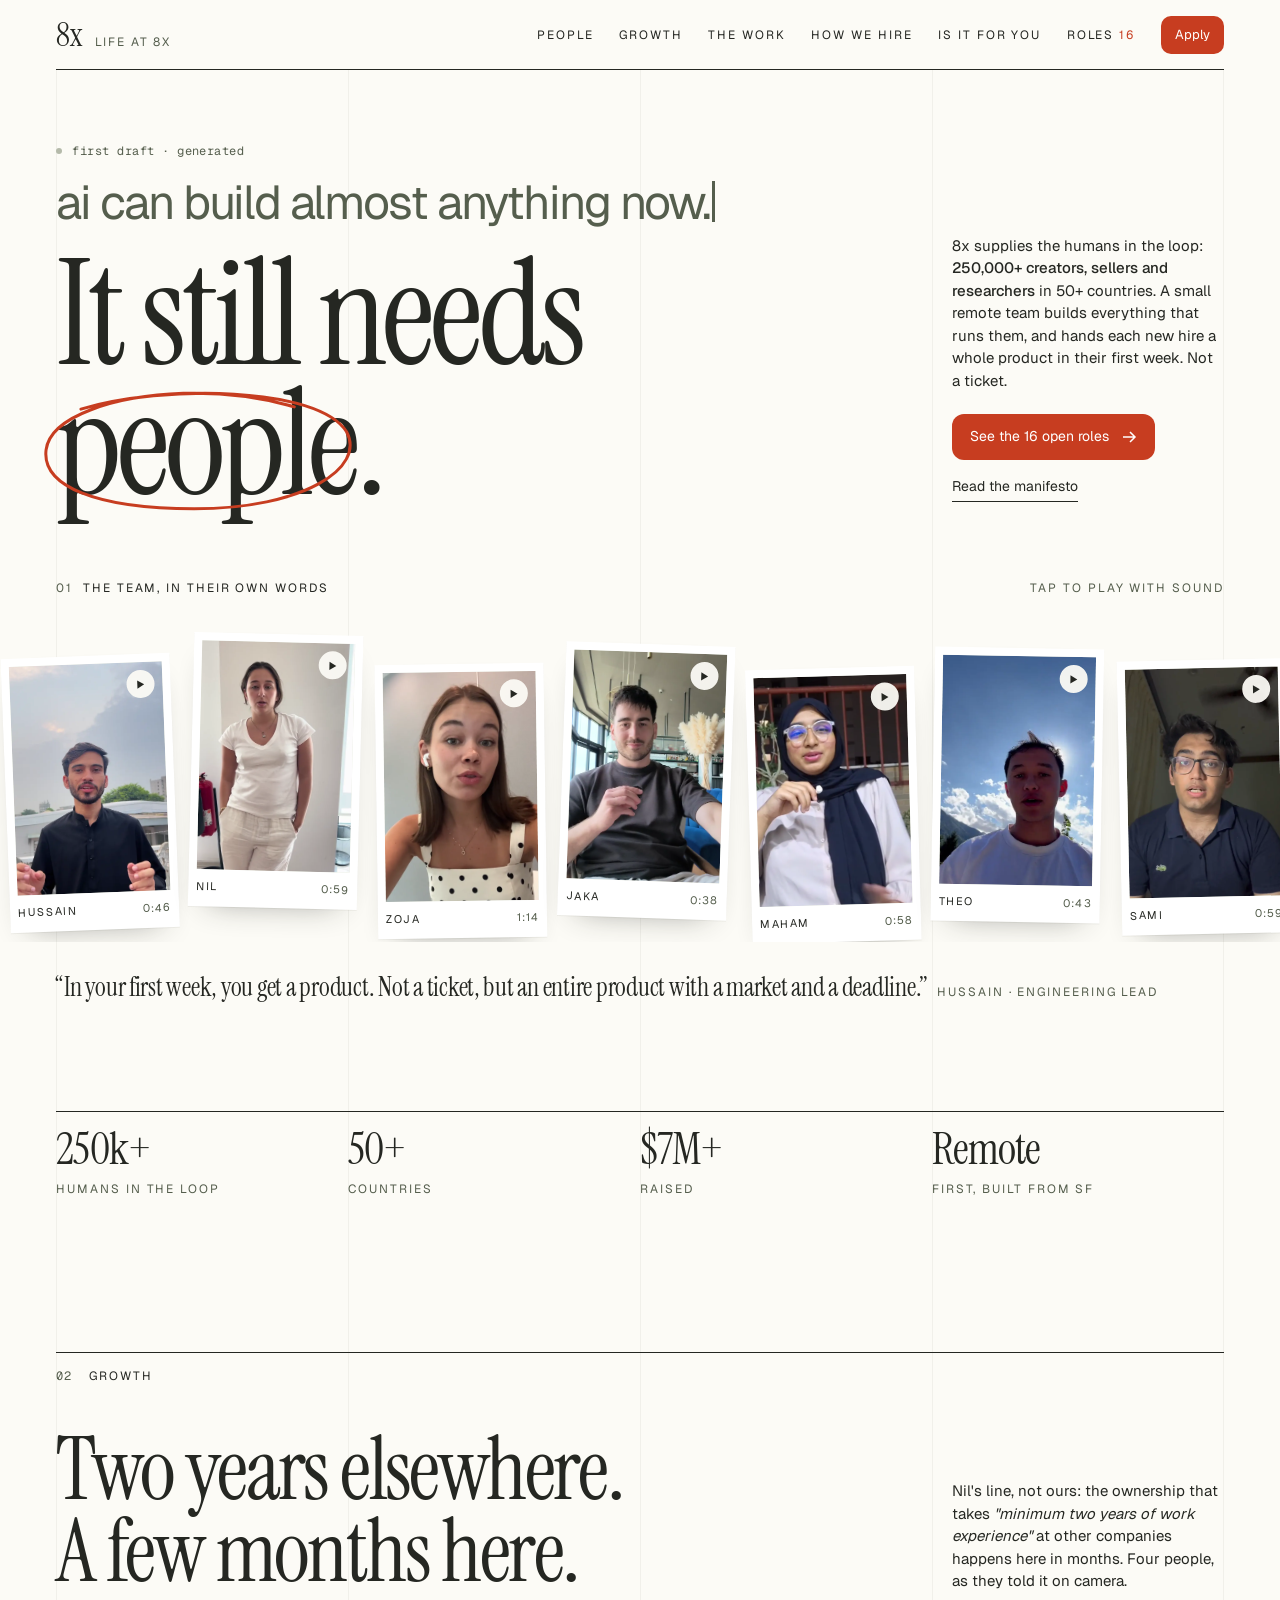
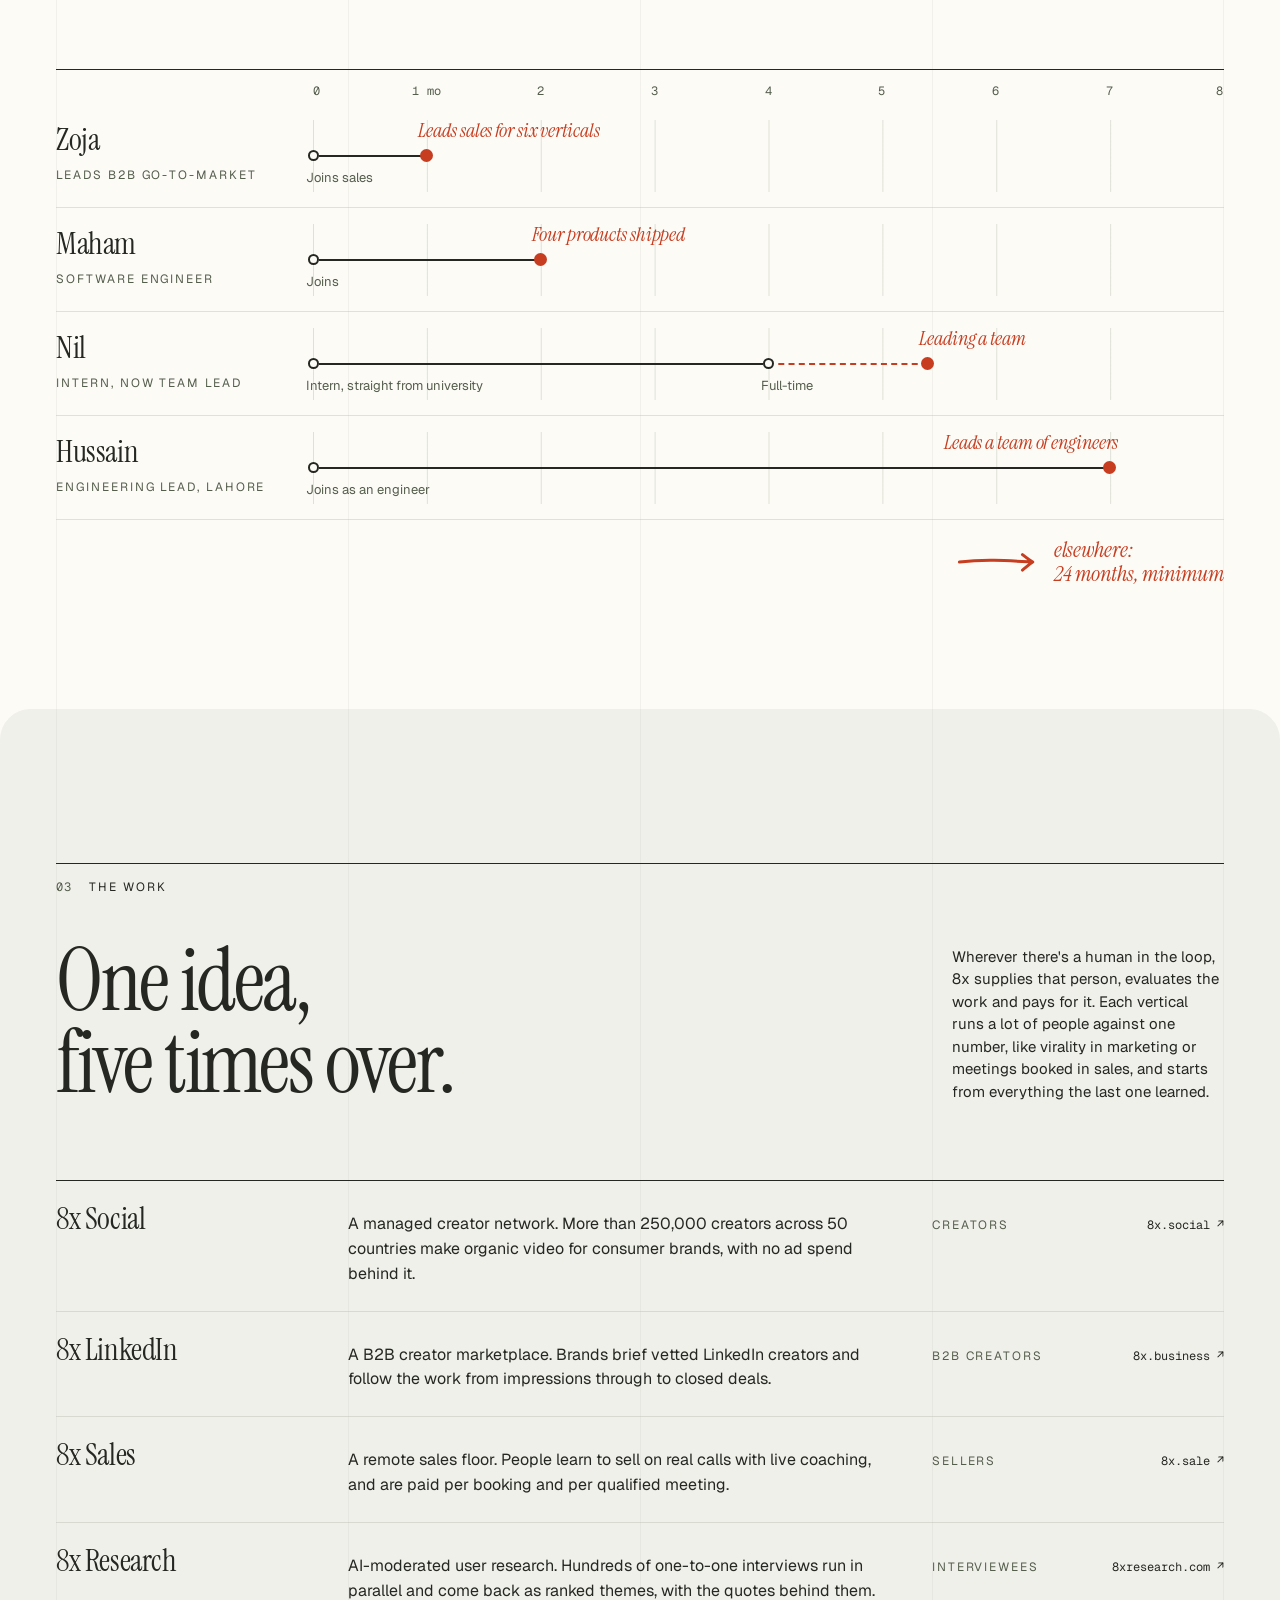
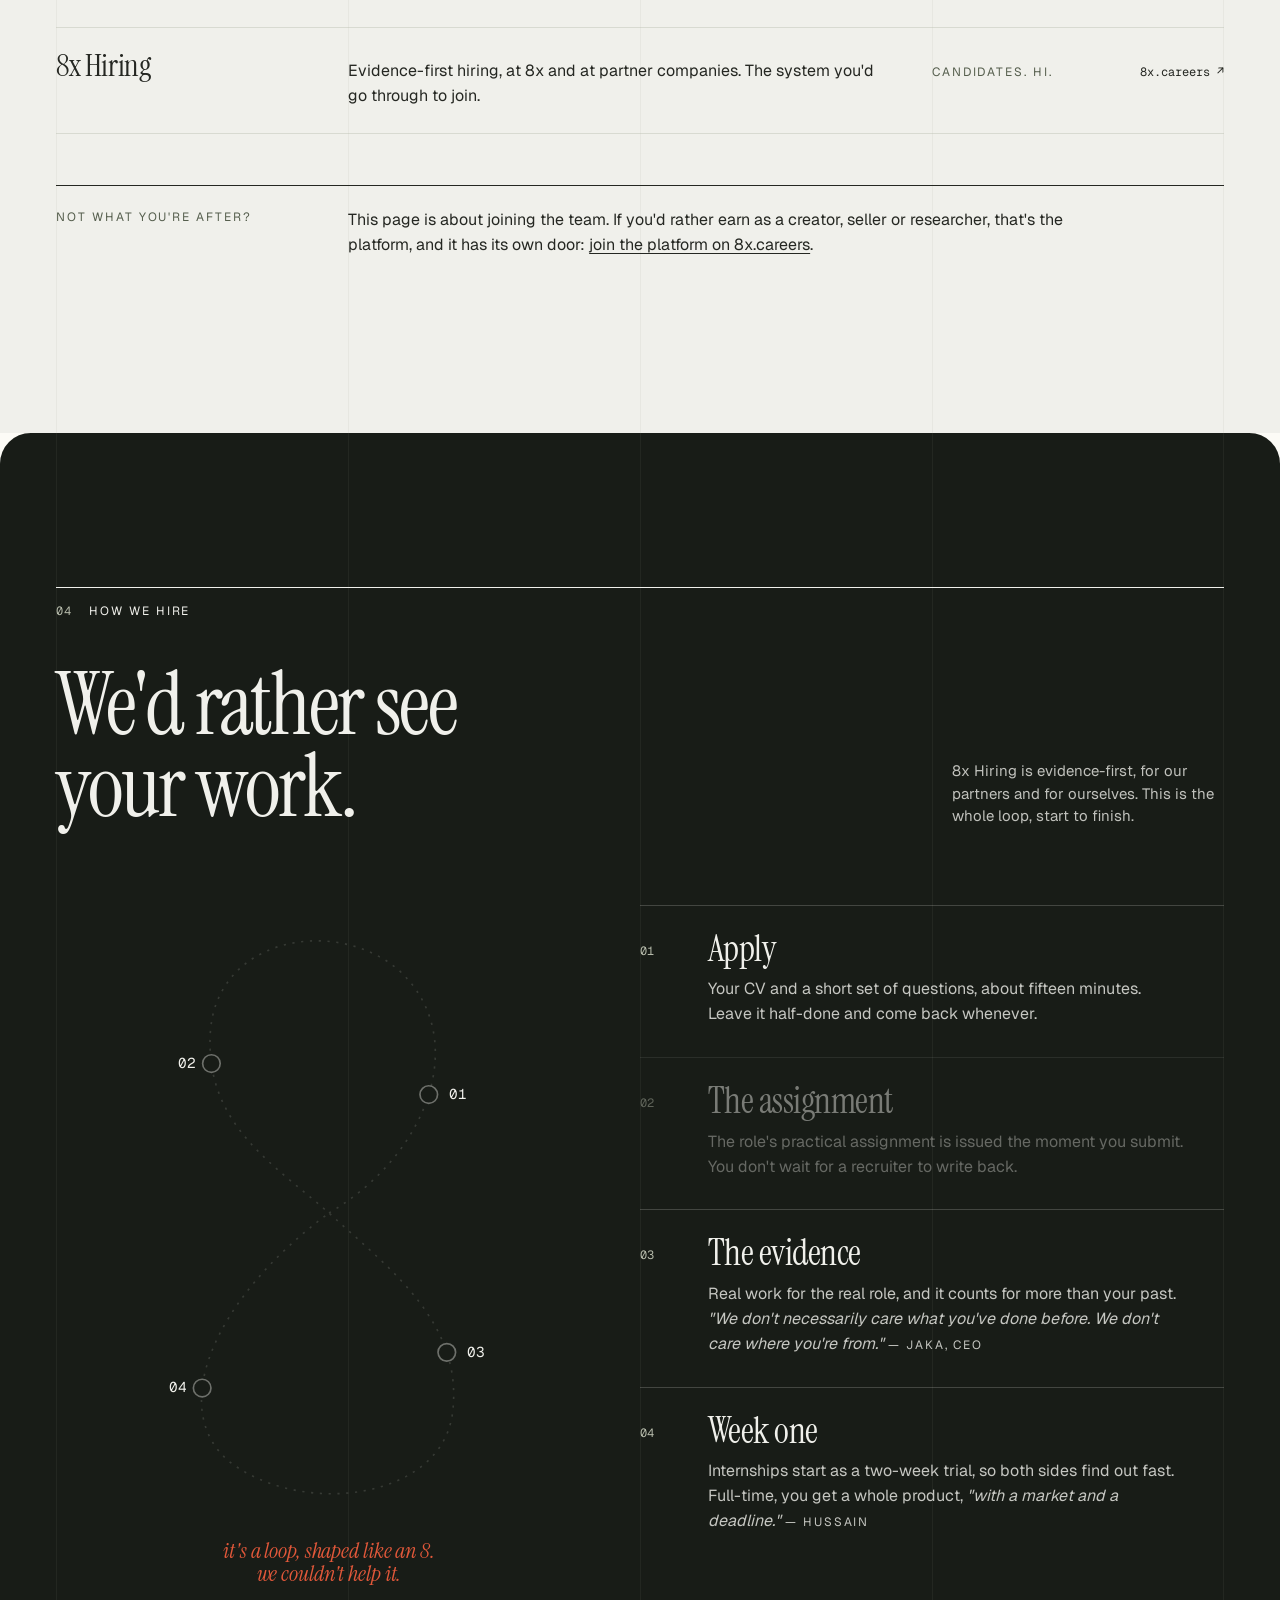
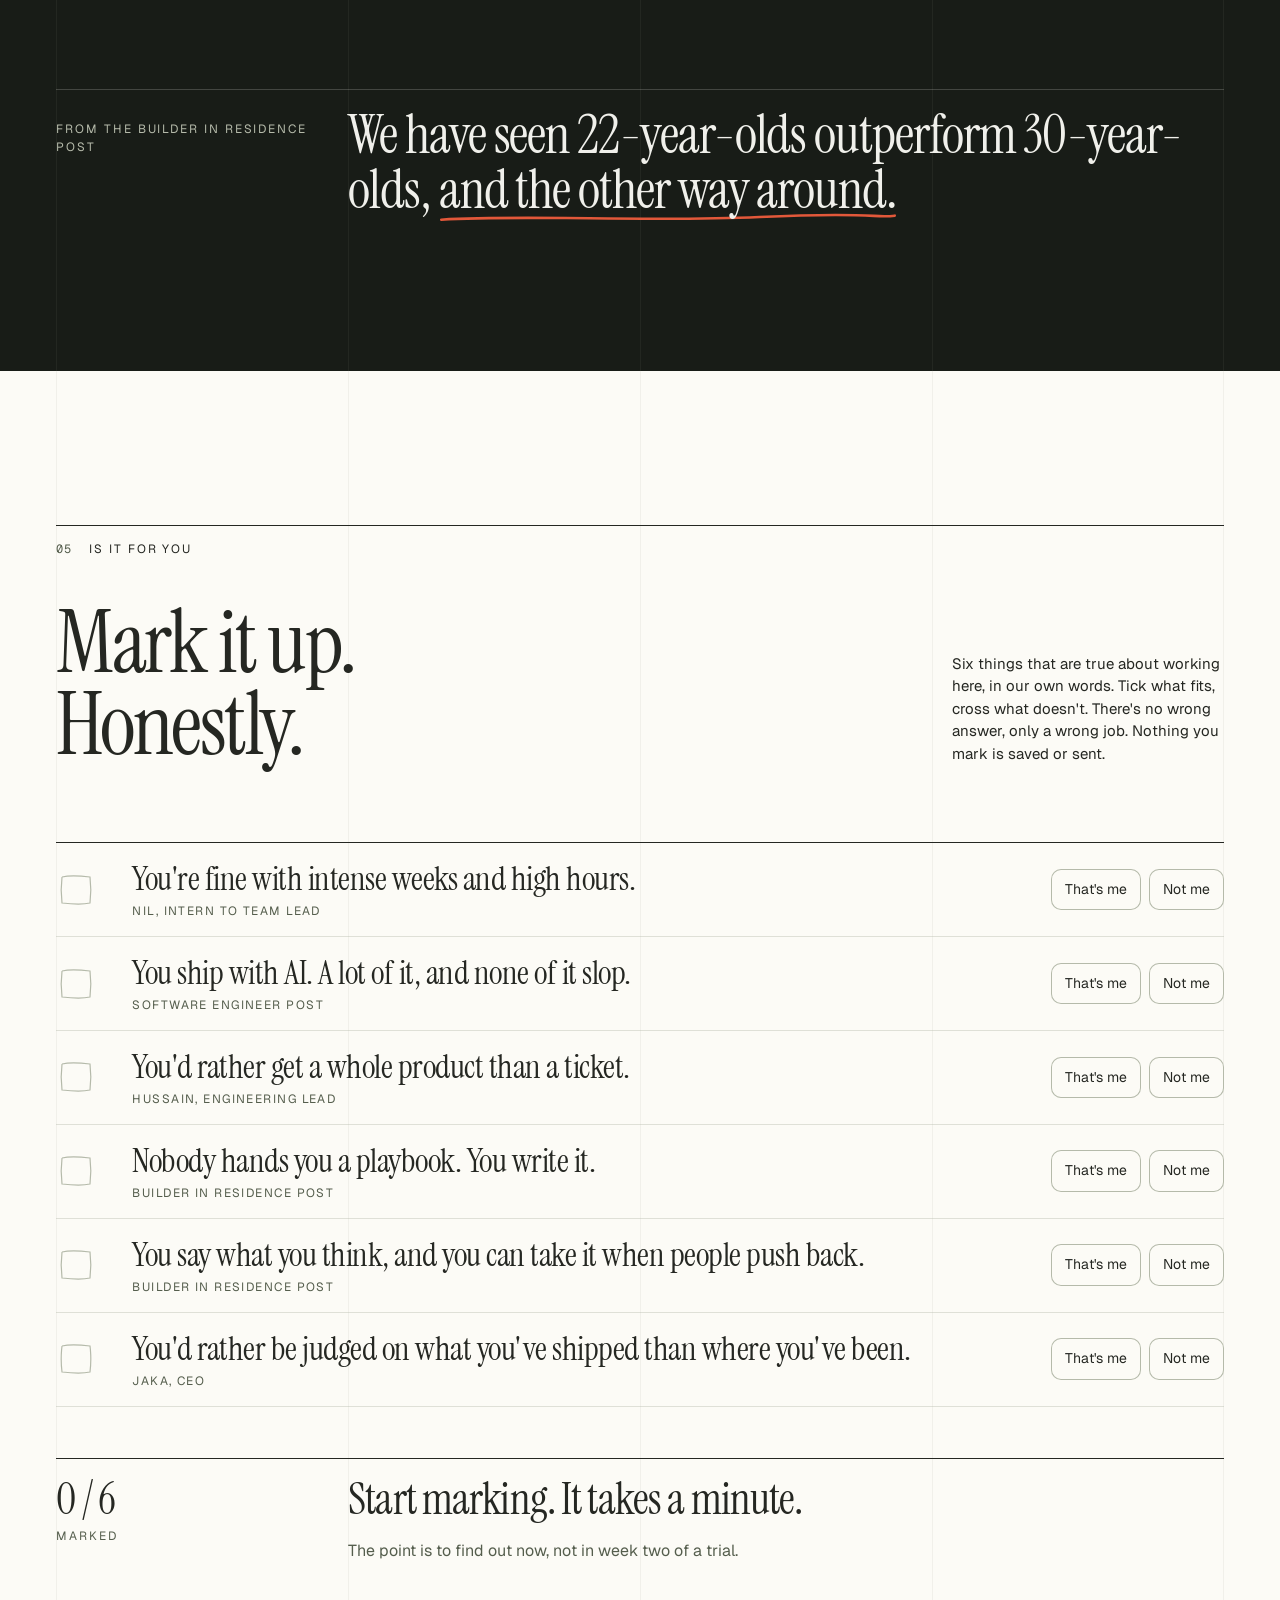
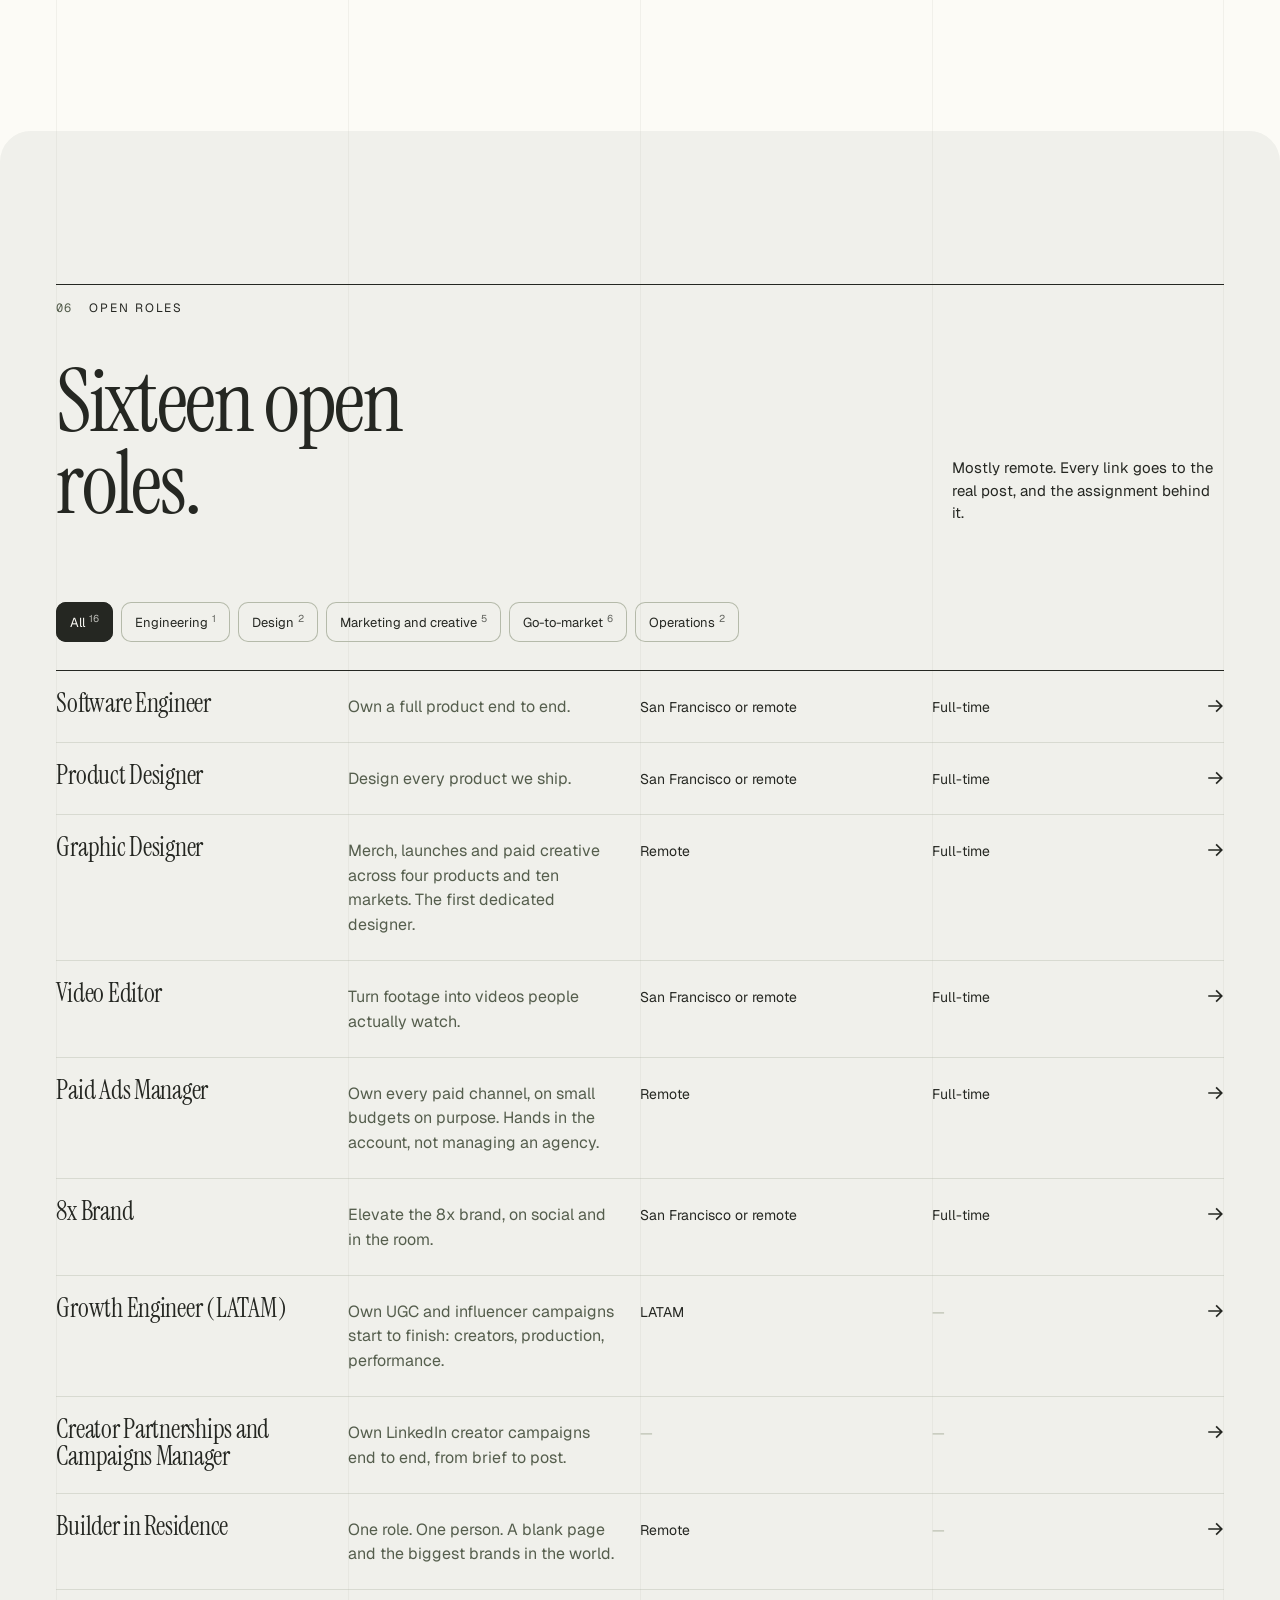
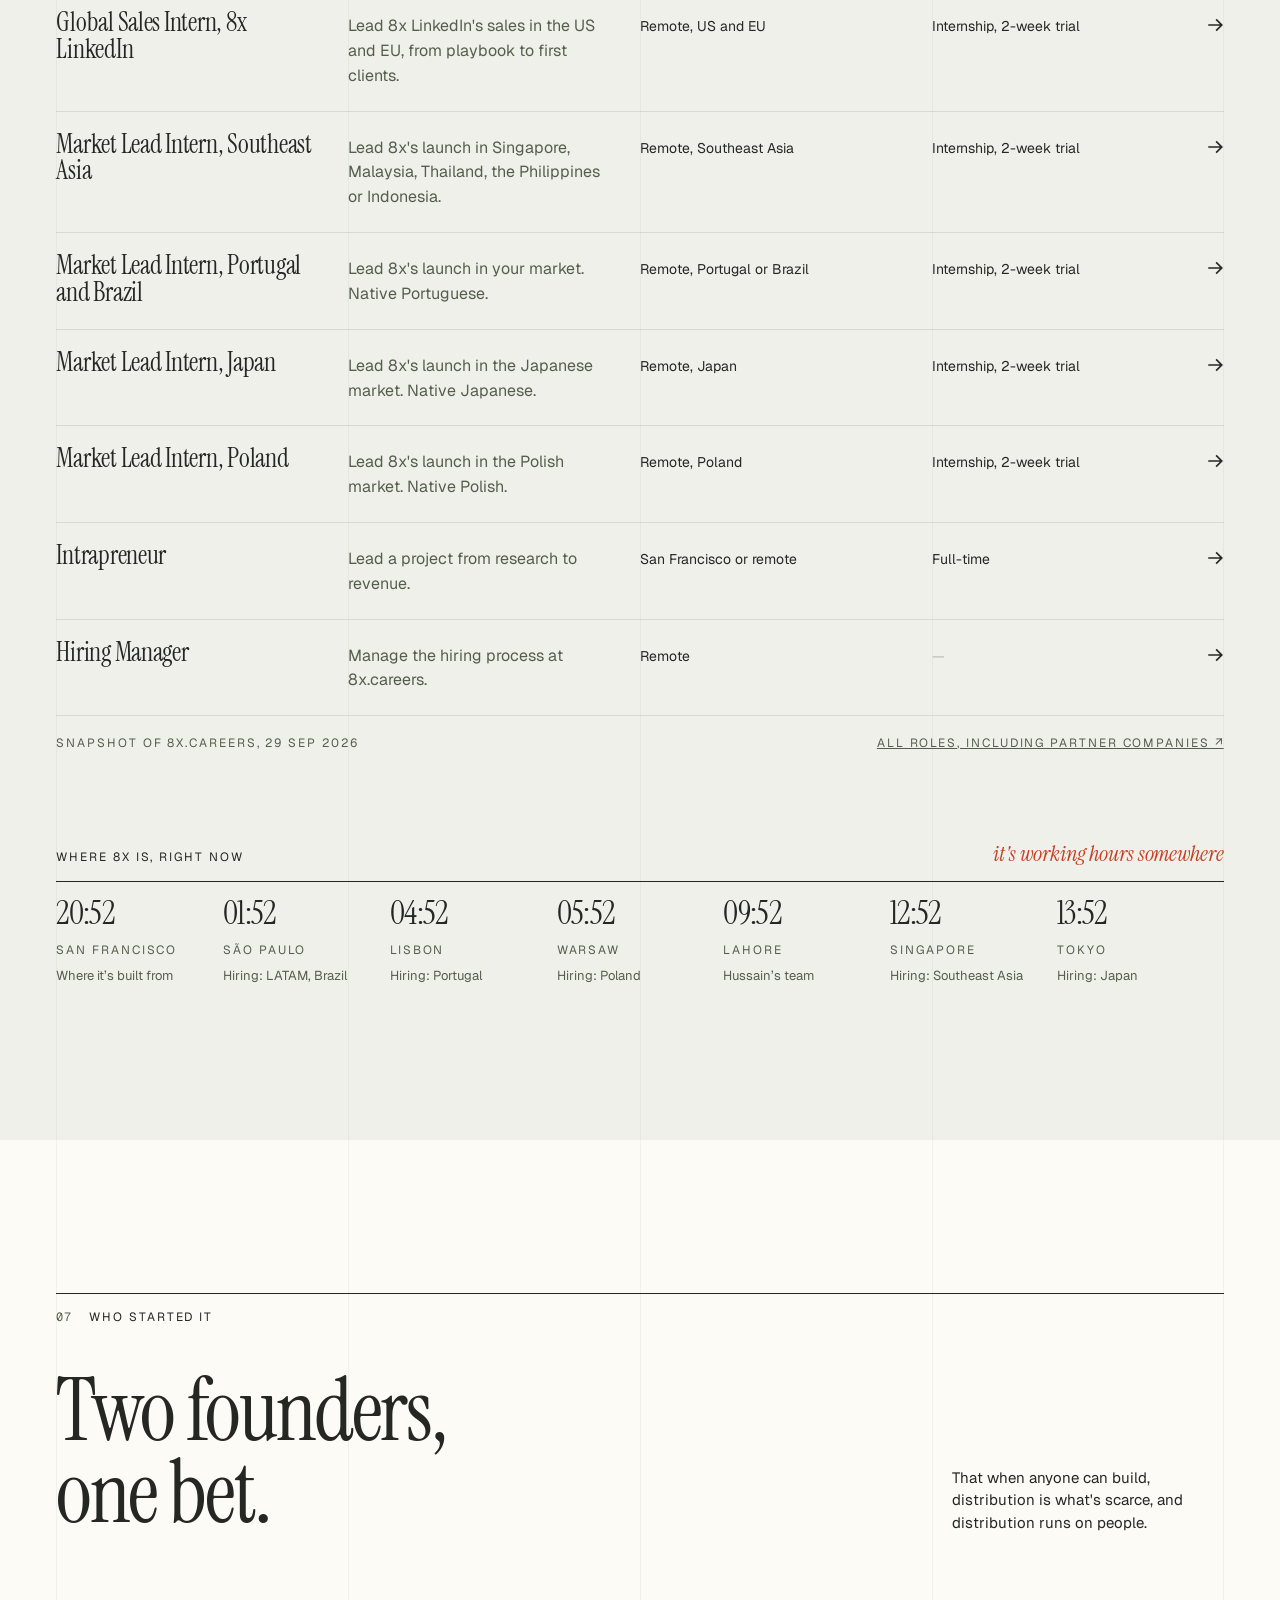
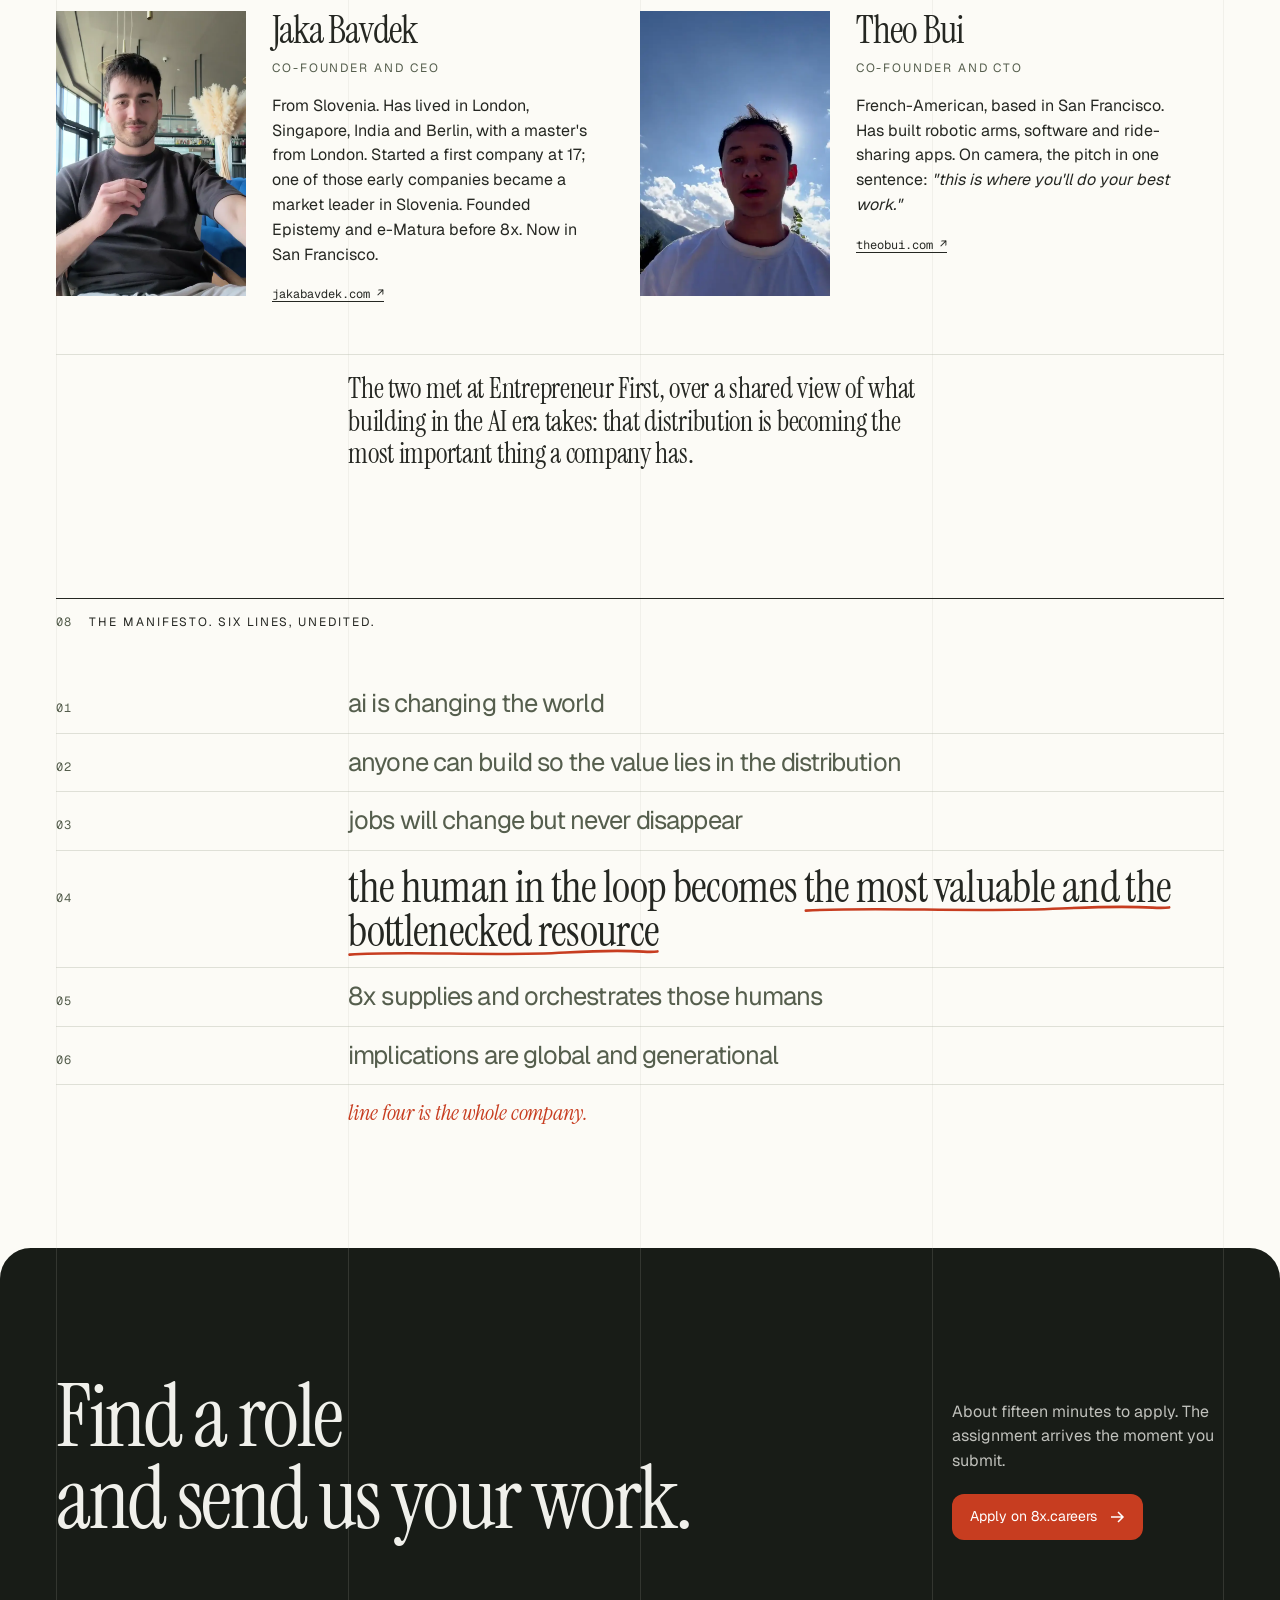
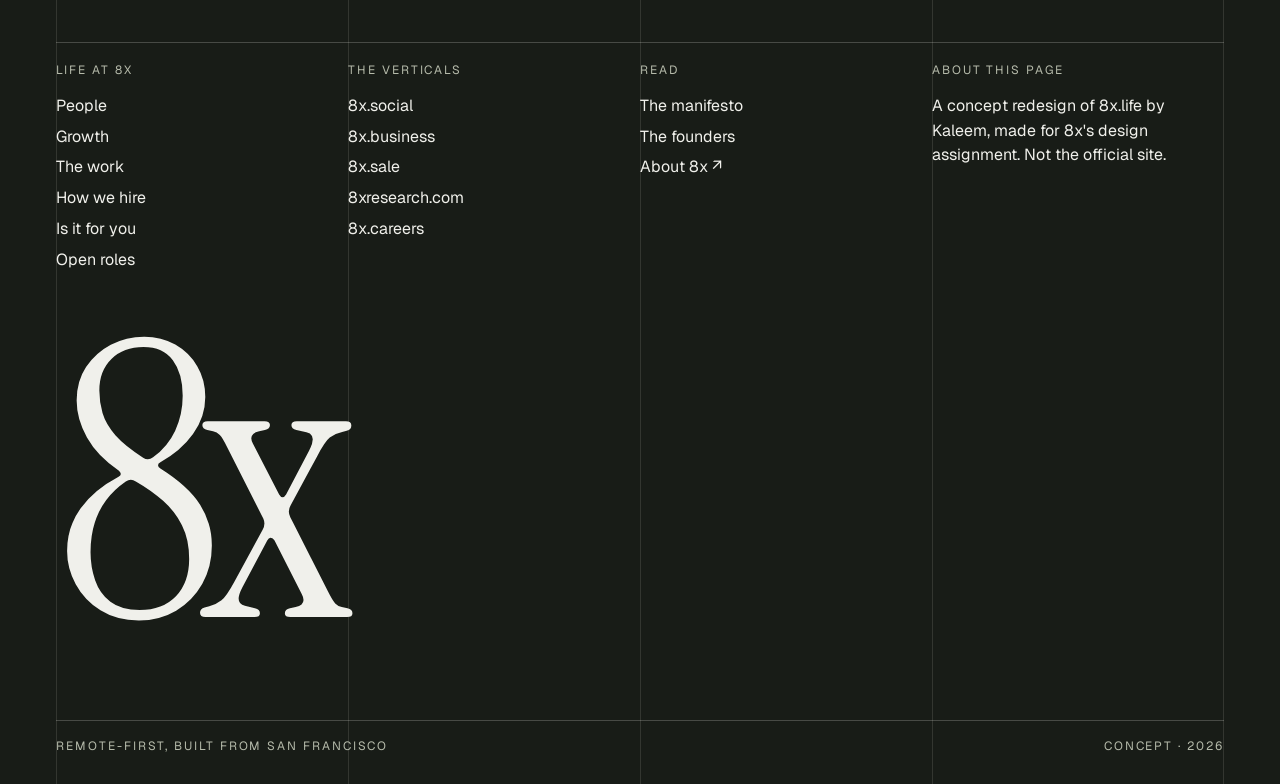
==== site/index.html @ 207cb898 "Life at 8x: redesign of 8x.life in the style of e2.vc Static build (site/), the audit of 8x.life and" ====
<!doctype html>
<html lang="en">
<head>
<meta charset="utf-8">
<meta name="viewport" content="width=device-width, initial-scale=1, viewport-fit=cover">
<title>Life at 8x — the human company</title>
<meta name="description" content="A concept redesign of 8x.life. What 8x is, who works here, how it hires, and whether you should apply.">
<meta property="og:title" content="Life at 8x — it still needs people">
<meta property="og:description" content="A concept redesign of 8x.life: the team in their own words, how 8x hires, and an honest test of whether it's for you.">
<meta property="og:type" content="website">
<meta property="og:image" content="assets/og.png">
<meta name="twitter:card" content="summary_large_image">
<meta name="theme-color" content="#FCFBF6">
<link rel="icon" href="assets/favicon.svg" type="image/svg+xml">
<link rel="preconnect" href="https://fonts.googleapis.com">
<link rel="preconnect" href="https://fonts.gstatic.com" crossorigin>
<link href="https://fonts.googleapis.com/css2?family=Geist:wght@400;500&family=Geist+Mono&family=Instrument+Serif:ital@0;1&display=swap" rel="stylesheet">
<link rel="stylesheet" href="styles.css">
</head>
<body>

<header class="site-header">
  <div class="bar">
    <a class="wordmark" href="#top" aria-label="8x, life at 8x"><b>8x</b><span class="label">Life at 8x</span></a>
    <nav class="site-nav label" aria-label="Sections">
      <a href="#team">People</a>
      <a href="#growth" class="hide-md">Growth</a>
      <a href="#work">The work</a>
      <a href="#hiring">How we hire</a>
      <a href="#fit" class="hide-md">Is it for you</a>
      <a href="#roles">Roles <span class="count">16</span></a>
      <a class="btn small" href="#roles">Apply</a>
    </nav>
  </div>
</header>

<main id="top">

<!-- ============ HERO ============ -->
<section class="hero" aria-labelledby="hero-title">
  <div class="grid-lines" aria-hidden="true"><span></span><span></span><span></span><span></span></div>

  <div class="hero-grid">
    <p class="draft-tag mono" aria-hidden="true"><i></i>first draft · generated</p>
    <p class="draft" aria-label="AI can build almost anything now."><span id="typed" aria-hidden="true"></span><span class="caret" id="caret" aria-hidden="true"></span></p>

    <h1 id="hero-title">
      <span class="line">It still needs</span>
      <span class="line"><span class="circled">people.<svg viewBox="0 0 300 120" preserveAspectRatio="none" aria-hidden="true"><path class="ink draw" id="ring" style="--dur:1s" d="M44 24 C 120 2, 262 4, 288 44 C 306 76, 248 112, 148 112 C 58 112, 8 92, 12 60 C 16 30, 76 12, 138 10 C 176 9, 212 14, 240 22"/></svg></span></span>
    </h1>

    <div class="hero-side" id="hero-side">
      <p>8x supplies the humans in the loop: <strong>250,000+ creators, sellers and researchers</strong> in 50+ countries. A small remote team builds everything that runs them, and hands each new hire a whole product in their first week. Not a ticket.</p>
      <div class="hero-ctas">
        <a class="btn" href="#roles">See the 16 open roles <svg viewBox="0 0 16 16" fill="none" stroke="currentColor" stroke-width="1.5" aria-hidden="true"><path d="M2 8h12M9 3l5 5-5 5"/></svg></a>
        <a class="btn ghost" href="#manifesto">Read the manifesto</a>
      </div>
    </div>
  </div>

  <div class="strip-wrap" id="team">
    <p class="strip-note hand" id="strip-note">and the ones<br>who run it
      <svg viewBox="0 0 70 70" aria-hidden="true"><path class="ink draw" id="strip-arrow" style="--dur:.6s" d="M4 8 C 30 6, 52 20, 56 54 M 44 44 C 49 50, 53 55, 56 58 C 60 52, 63 47, 66 42"/></svg>
    </p>
    <div class="strip-head">
      <p class="label"><span class="muted">01 &nbsp;</span>The team, in their own words</p>
      <p class="label muted">Tap to play with sound</p>
    </div>
    <div class="strip" id="strip" role="list"></div>
    <p class="quote" id="quote" aria-live="polite"></p>
  </div>

  <div class="facts reveal">
    <div class="label"><b>250k+</b>humans in the loop</div>
    <div class="label"><b>50+</b>countries</div>
    <div class="label"><b>$7M+</b>raised</div>
    <div class="label"><b>Remote</b>first, built from SF</div>
  </div>
</section>

<!-- ============ GROWTH ============ -->
<section class="section" id="growth" aria-labelledby="growth-title">
  <div class="grid-lines" aria-hidden="true"><span></span><span></span><span></span><span></span></div>
  <div class="kicker label"><span class="mono">02</span>Growth</div>
  <div class="section-head">
    <h2 class="h2 reveal" id="growth-title">Two years elsewhere.<br>A few months here.</h2>
    <p class="lede reveal" style="--d:.1s">Nil's line, not ours: the ownership that takes <em>"minimum two years of work experience"</em> at other companies happens here in months. Four people, as they told it on camera.</p>
  </div>

  <div class="velocity reveal" id="velocity" role="img" aria-label="Timeline: Zoja went from joining sales to leading sales for six verticals in one month. Maham shipped four products in two months. Nil went from intern to full-time in four months, then to leading a team. Hussain went from engineer to leading a team of engineers in seven months.">
    <div class="v-axis mono" aria-hidden="true">
      <span style="--x:0">0</span><span style="--x:1">1 mo</span><span style="--x:2">2</span><span style="--x:3">3</span><span style="--x:4">4</span><span style="--x:5">5</span><span style="--x:6">6</span><span style="--x:7">7</span><span style="--x:8">8</span>
    </div>
    <div class="v-row" style="--end:1">
      <div class="v-who"><b>Zoja</b><span class="label muted">Leads B2B go-to-market</span></div>
      <div class="v-track"><i class="v-bar"></i><span class="v-dot" style="--x:0"><em>Joins sales</em></span><span class="v-dot hot" style="--x:1"><em>Leads sales for six verticals</em></span></div>
    </div>
    <div class="v-row" style="--end:2">
      <div class="v-who"><b>Maham</b><span class="label muted">Software engineer</span></div>
      <div class="v-track"><i class="v-bar"></i><span class="v-dot" style="--x:0"><em>Joins</em></span><span class="v-dot hot" style="--x:2"><em>Four products shipped</em></span></div>
    </div>
    <div class="v-row" style="--end:4">
      <div class="v-who"><b>Nil</b><span class="label muted">Intern, now team lead</span></div>
      <div class="v-track"><i class="v-bar"></i><i class="v-more"></i><span class="v-dot" style="--x:0"><em>Intern, straight from university</em></span><span class="v-dot" style="--x:4"><em>Full-time</em></span><span class="v-dot hot end-sm" style="--x:5.4"><em>Leading a team</em></span></div>
    </div>
    <div class="v-row" style="--end:7">
      <div class="v-who"><b>Hussain</b><span class="label muted">Engineering lead, Lahore</span></div>
      <div class="v-track"><i class="v-bar"></i><span class="v-dot" style="--x:0"><em>Joins as an engineer</em></span><span class="v-dot hot end" style="--x:7"><em>Leads a team of engineers</em></span></div>
    </div>
    <div class="v-else" aria-hidden="true">
      <svg viewBox="0 0 120 60"><path class="ink draw" id="else-arrow" style="--dur:.7s" d="M6 30 C 40 26, 70 28, 104 30 M 92 20 C 97 24, 101 27, 106 30 C 101 33, 97 37, 92 41"/></svg>
      <p class="hand">elsewhere:<br>24 months, minimum</p>
    </div>
  </div>
</section>

<!-- ============ THE WORK ============ -->
<section class="section stone" id="work" aria-labelledby="work-title">
  <div class="grid-lines" aria-hidden="true"><span></span><span></span><span></span><span></span></div>
  <div class="kicker label"><span class="mono">03</span>The work</div>
  <div class="section-head">
    <h2 class="h2 reveal" id="work-title">One idea,<br>five times over.</h2>
    <p class="lede reveal" style="--d:.1s">Wherever there's a human in the loop, 8x supplies that person, evaluates the work and pays for it. Each vertical runs a lot of people against one number, like virality in marketing or meetings booked in sales, and starts from everything the last one learned.</p>
  </div>

  <div class="table">
    <a class="row reveal" href="https://8x.social/" target="_blank" rel="noopener">
      <span class="name">8x Social</span>
      <span class="desc">A managed creator network. More than 250,000 creators across 50 countries make organic video for consumer brands, with no ad spend behind it.</span>
      <span class="loop-who label">Creators <span class="dom">8x.social</span></span>
    </a>
    <a class="row reveal" href="https://8x.business/" target="_blank" rel="noopener">
      <span class="name">8x LinkedIn</span>
      <span class="desc">A B2B creator marketplace. Brands brief vetted LinkedIn creators and follow the work from impressions through to closed deals.</span>
      <span class="loop-who label">B2B creators <span class="dom">8x.business</span></span>
    </a>
    <a class="row reveal" href="https://8x.sale/" target="_blank" rel="noopener">
      <span class="name">8x Sales</span>
      <span class="desc">A remote sales floor. People learn to sell on real calls with live coaching, and are paid per booking and per qualified meeting.</span>
      <span class="loop-who label">Sellers <span class="dom">8x.sale</span></span>
    </a>
    <a class="row reveal" href="https://8xresearch.com/" target="_blank" rel="noopener">
      <span class="name">8x Research</span>
      <span class="desc">AI-moderated user research. Hundreds of one-to-one interviews run in parallel and come back as ranked themes, with the quotes behind them.</span>
      <span class="loop-who label">Interviewees <span class="dom">8xresearch.com</span></span>
    </a>
    <a class="row reveal" href="https://www.8x.careers/" target="_blank" rel="noopener">
      <span class="name">8x Hiring</span>
      <span class="desc">Evidence-first hiring, at 8x and at partner companies. The system you'd go through to join.</span>
      <span class="loop-who label">Candidates. Hi. <span class="dom">8x.careers</span></span>
    </a>
  </div>

  <div class="platform reveal">
    <p class="label muted">Not what you're after?</p>
    <p>This page is about joining the team. If you'd rather earn as a creator, seller or researcher, that's the platform, and it has its own door: <a href="https://www.8x.careers/join" target="_blank" rel="noopener">join the platform on 8x.careers</a>.</p>
  </div>
</section>

<!-- ============ HOW WE HIRE ============ -->
<section class="section dark" id="hiring" aria-labelledby="hiring-title">
  <div class="grid-lines" aria-hidden="true"><span></span><span></span><span></span><span></span></div>
  <div class="kicker label"><span class="mono">04</span>How we hire</div>
  <div class="section-head">
    <h2 class="h2 reveal" id="hiring-title">We'd rather see<br>your work.</h2>
    <p class="lede reveal" style="--d:.1s">8x Hiring is evidence-first, for our partners and for ourselves. This is the whole loop, start to finish.</p>
  </div>

  <div class="hire">
    <div class="loop-fig">
      <svg viewBox="0 0 400 560" id="loop-svg" aria-hidden="true">
        <path class="ghost-path" d="M200 280 C 292 226, 330 118, 262 58 C 204 10, 96 30, 92 118 C 88 200, 150 236, 200 280 C 254 330, 324 380, 312 464 C 300 540, 178 556, 112 508 C 52 462, 92 360, 200 280"/>
        <path class="ink" id="loop-path" style="stroke-width:3.4" d="M200 280 C 292 226, 330 118, 262 58 C 204 10, 96 30, 92 118 C 88 200, 150 236, 200 280 C 254 330, 324 380, 312 464 C 300 540, 178 556, 112 508 C 52 462, 92 360, 200 280"/>
        <g id="stations"></g>
      </svg>
      <p class="hand">it's a loop, shaped like an 8.<br>we couldn't help it.</p>
    </div>

    <ol class="steps" id="steps">
      <li><span class="n">01</span><div><h3>Apply</h3><p>Your CV and a short set of questions, about fifteen minutes. Leave it half-done and come back whenever.</p></div></li>
      <li><span class="n">02</span><div><h3>The assignment</h3><p>The role's practical assignment is issued the moment you submit. You don't wait for a recruiter to write back.</p></div></li>
      <li><span class="n">03</span><div><h3>The evidence</h3><p>Real work for the real role, and it counts for more than your past. <em>"We don't necessarily care what you've done before. We don't care where you're from."</em> <span class="label">— Jaka, CEO</span></p></div></li>
      <li><span class="n">04</span><div><h3>Week one</h3><p>Internships start as a two-week trial, so both sides find out fast. Full-time, you get a whole product, <em>"with a market and a deadline."</em> <span class="label">— Hussain</span></p></div></li>
    </ol>

  </div>
  <div class="pull reveal">
    <cite class="label">From the Builder in Residence post</cite>
    <blockquote>We have seen 22-year-olds outperform 30-year-olds, <span class="hl" id="u-pull">and the other way around.</span></blockquote>
  </div>
</section>

<!-- ============ IS IT FOR YOU ============ -->
<section class="section" id="fit" aria-labelledby="fit-title">
  <div class="grid-lines" aria-hidden="true"><span></span><span></span><span></span><span></span></div>
  <div class="kicker label"><span class="mono">05</span>Is it for you</div>
  <div class="section-head">
    <h2 class="h2 reveal" id="fit-title">Mark it up.<br>Honestly.</h2>
    <p class="lede reveal" style="--d:.1s">Six things that are true about working here, in our own words. Tick what fits, cross what doesn't. There's no wrong answer, only a wrong job. Nothing you mark is saved or sent.</p>
  </div>

  <ol class="fit-list" id="fit-list"></ol>

  <div class="verdict" id="verdict" aria-live="polite">
    <div class="tally label"><b id="tally">0 / 6</b>marked</div>
    <div>
      <h3 id="verdict-h">Start marking. It takes a minute.</h3>
      <p id="verdict-p">The point is to find out now, not in week two of a trial.</p>
      <a class="btn" id="verdict-cta" href="#roles" hidden>See the roles <svg viewBox="0 0 16 16" fill="none" stroke="currentColor" stroke-width="1.5" aria-hidden="true"><path d="M2 8h12M9 3l5 5-5 5"/></svg></a>
    </div>
  </div>
</section>

<!-- ============ ROLES ============ -->
<section class="section stone" id="roles" aria-labelledby="roles-title">
  <div class="grid-lines" aria-hidden="true"><span></span><span></span><span></span><span></span></div>
  <div class="kicker label"><span class="mono">06</span>Open roles</div>
  <div class="section-head">
    <h2 class="h2 reveal" id="roles-title">Sixteen open<br>roles.</h2>
    <p class="lede reveal" style="--d:.1s">Mostly remote. Every link goes to the real post, and the assignment behind it.</p>
  </div>

  <div class="filters" id="filters" role="group" aria-label="Filter roles by team"></div>
  <div class="roles" id="roles-list"></div>
  <div class="roles-foot label"><span>Snapshot of 8x.careers, 29 Sep 2026</span><a href="https://www.8x.careers/join" target="_blank" rel="noopener">All roles, including partner companies ↗</a></div>

  <div class="clocks-head"><p class="label">Where 8x is, right now</p><p class="hand">it's working hours somewhere</p></div>
  <div class="clocks" id="clocks"></div>
</section>

<!-- ============ FOUNDERS + MANIFESTO ============ -->
<section class="section" id="founders" aria-labelledby="founders-title">
  <div class="grid-lines" aria-hidden="true"><span></span><span></span><span></span><span></span></div>
  <div class="kicker label"><span class="mono">07</span>Who started it</div>
  <div class="section-head">
    <h2 class="h2 reveal" id="founders-title">Two founders,<br>one bet.</h2>
    <p class="lede reveal" style="--d:.1s">That when anyone can build, distribution is what's scarce, and distribution runs on people.</p>
  </div>

  <div class="founders">
    <article class="founder reveal">
      <img src="assets/team/jaka.webp" alt="Jaka Bavdek" loading="lazy" width="720" height="1090">
      <div>
        <h3>Jaka Bavdek</h3>
        <span class="label role-t">Co-founder and CEO</span>
        <p>From Slovenia. Has lived in London, Singapore, India and Berlin, with a master's from London. Started a first company at 17; one of those early companies became a market leader in Slovenia. Founded Epistemy and e-Matura before 8x. Now in San Francisco.</p>
        <a class="site" href="https://jakabavdek.com/" target="_blank" rel="noopener">jakabavdek.com ↗</a>
      </div>
    </article>
    <article class="founder reveal" style="--d:.1s">
      <img src="assets/team/theo.webp" alt="Theo Bui" loading="lazy" width="720" height="1090">
      <div>
        <h3>Theo Bui</h3>
        <span class="label role-t">Co-founder and CTO</span>
        <p>French-American, based in San Francisco. Has built robotic arms, software and ride-sharing apps. On camera, the pitch in one sentence: <em>"this is where you'll do your best work."</em></p>
        <a class="site" href="https://theobui.com/" target="_blank" rel="noopener">theobui.com ↗</a>
      </div>
    </article>
    <div class="met reveal"><p>The two met at Entrepreneur First, over a shared view of what building in the AI era takes: that distribution is becoming the most important thing a company has.</p></div>
  </div>

  <div class="manifesto" id="manifesto">
    <div class="kicker label"><span class="mono">08</span>The manifesto. Six lines, unedited.</div>
    <ol>
      <li><span class="mono">01</span><span class="l">ai is changing the world</span></li>
      <li><span class="mono">02</span><span class="l">anyone can build so the value lies in the distribution</span></li>
      <li><span class="mono">03</span><span class="l">jobs will change but never disappear</span></li>
      <li class="key"><span class="mono">04</span><span class="l">the human in the loop becomes <span class="hl" id="u-man" style="--dur:1.3s">the most valuable and the bottlenecked resource</span></span></li>
      <li><span class="mono">05</span><span class="l">8x supplies and orchestrates those humans</span></li>
      <li><span class="mono">06</span><span class="l">implications are global and generational</span></li>
    </ol>
    <p class="hand">line four is the whole company.</p>
  </div>
</section>

</main>

<!-- ============ FOOTER ============ -->
<footer class="site-footer" aria-labelledby="foot-title">
  <div class="grid-lines" aria-hidden="true"><span></span><span></span><span></span><span></span></div>
  <div class="cta-big">
    <h2 class="h2 reveal" id="foot-title">Find a role<br>and send us your work.</h2>
    <div class="reveal" style="--d:.1s">
      <p>About fifteen minutes to apply. The assignment arrives the moment you submit.</p>
      <a class="btn" href="https://www.8x.careers/join" target="_blank" rel="noopener">Apply on 8x.careers <svg viewBox="0 0 16 16" fill="none" stroke="currentColor" stroke-width="1.5" aria-hidden="true"><path d="M2 8h12M9 3l5 5-5 5"/></svg></a>
    </div>
  </div>
  <div class="foot-cols">
    <div><h4 class="label">Life at 8x</h4><ul><li><a href="#team">People</a></li><li><a href="#growth">Growth</a></li><li><a href="#work">The work</a></li><li><a href="#hiring">How we hire</a></li><li><a href="#fit">Is it for you</a></li><li><a href="#roles">Open roles</a></li></ul></div>
    <div><h4 class="label">The verticals</h4><ul><li><a href="https://8x.social/" target="_blank" rel="noopener">8x.social</a></li><li><a href="https://8x.business/" target="_blank" rel="noopener">8x.business</a></li><li><a href="https://8x.sale/" target="_blank" rel="noopener">8x.sale</a></li><li><a href="https://8xresearch.com/" target="_blank" rel="noopener">8xresearch.com</a></li><li><a href="https://www.8x.careers/" target="_blank" rel="noopener">8x.careers</a></li></ul></div>
    <div><h4 class="label">Read</h4><ul><li><a href="#manifesto">The manifesto</a></li><li><a href="#founders">The founders</a></li><li><a href="https://www.8x.careers/about" target="_blank" rel="noopener">About 8x ↗</a></li></ul></div>
    <div><h4 class="label">About this page</h4><ul><li>A concept redesign of 8x.life by Kaleem, made for 8x's design assignment. Not the official site.</li></ul></div>
  </div>
  <div class="foot-mark" aria-hidden="true">8x</div>
  <div class="foot-base label"><span>Remote-first, built from San Francisco</span><span>Concept · 2026</span></div>
</footer>


<script src="main.js" defer></script>
</body>
</html>
---- site/styles.css ----
/* Tokens: lifted from 8x.careers (the most developed 8x system), plus 8x.life's
   hairlines and tracked uppercase labels. Geist = the machine. Instrument Serif =
   the human. Vermilion = the human hand, used for marks and nothing else. */
:root {
  --paper: #FCFBF6;
  --stone: #F0F0EB;
  --mist: #E9ECE2;
  --sage: #B5BAAA;
  --moss: #555E4D;
  --ink: #252722;
  --deep: #181C17;
  --vermilion: #C73D20;
  --vermilion-on-dark: #E2583A;
  --hair: color-mix(in srgb, var(--sage) 40%, transparent);
  --grid: color-mix(in srgb, var(--sage) 17%, transparent);
  --serif: "Instrument Serif", Georgia, serif;
  --sans: "Geist", Arial, sans-serif;
  --mono: "Geist Mono", ui-monospace, monospace;
  --gutter: clamp(16px, 4.4vw, 64px);
  --ease: cubic-bezier(.2, .7, .1, 1);
  --radius-section: clamp(20px, 2.4vw, 32px);
}

* { box-sizing: border-box; margin: 0; padding: 0; }
html { scroll-behavior: smooth; scroll-padding-top: 72px; }
body { background: var(--paper); color: var(--ink); font-family: var(--sans); font-size: 16px; line-height: 1.55; -webkit-font-smoothing: antialiased; text-rendering: optimizeLegibility; overflow-x: clip; }
img, video, svg { display: block; max-width: 100%; }
a { color: inherit; }
button { font: inherit; color: inherit; background: none; border: 0; cursor: pointer; }
:focus-visible { outline: 2px solid var(--vermilion); outline-offset: 3px; border-radius: 2px; }
.sr-only { position: absolute; width: 1px; height: 1px; overflow: hidden; clip: rect(0 0 0 0); white-space: nowrap; }

/* ---------- shared type ---------- */
.label { font-size: 12px; letter-spacing: .16em; text-transform: uppercase; }
.mono { font-family: var(--mono); font-size: 12px; letter-spacing: .04em; }
.serif { font-family: var(--serif); font-weight: 400; }
.h2 { font-family: var(--serif); font-weight: 400; font-size: clamp(46px, 6.8vw, 112px); line-height: .94; letter-spacing: -0.03em; }
.lede { font-size: clamp(17px, 1.35vw, 20px); line-height: 1.5; max-width: 34em; }
.muted { color: var(--moss); }

/* ---------- the grid you can see (from e2) ---------- */
.grid-lines { position: absolute; inset: 0 var(--gutter); display: grid; grid-template-columns: repeat(4, 1fr); pointer-events: none; z-index: 0; }
.grid-lines span { border-left: 1px solid var(--grid); }
.grid-lines span:last-child { border-right: 1px solid var(--grid); }
.dark .grid-lines span { border-color: color-mix(in srgb, var(--sage) 7%, transparent); }

/* ---------- hand marks ---------- */
.ink { fill: none; stroke: var(--vermilion); stroke-width: 3; stroke-linecap: round; stroke-linejoin: round; vector-effect: non-scaling-stroke; }
.dark .ink { stroke: var(--vermilion-on-dark); }
.draw { stroke-dasharray: var(--len, 2000); stroke-dashoffset: var(--len, 2000); }
.draw.go { transition: stroke-dashoffset var(--dur, .9s) cubic-bezier(.6, .05, .3, 1) var(--delay, 0s); stroke-dashoffset: 0; }
.hand { font-family: var(--serif); font-style: italic; color: var(--vermilion); font-size: clamp(20px, 1.7vw, 25px); line-height: 1.1; letter-spacing: -0.005em; }
.dark .hand { color: var(--vermilion-on-dark); }


/* hand-drawn underline / strike that follows every wrapped line */
.hl, .hs { --hand-line: url("data:image/svg+xml,%3Csvg xmlns='http://www.w3.org/2000/svg' viewBox='0 0 200 12' preserveAspectRatio='none'%3E%3Cpath d='M1 8 C 40 4, 90 10, 140 6 S 190 7, 199 5' fill='none' stroke='%23C73D20' stroke-width='2.6' stroke-linecap='round' vector-effect='non-scaling-stroke'/%3E%3C/svg%3E");
  background-image: var(--hand-line); background-repeat: no-repeat; background-size: 0% .3em; -webkit-box-decoration-break: clone; box-decoration-break: clone; transition: background-size var(--dur, .9s) cubic-bezier(.6, .05, .3, 1) var(--delay, 0s); }
.hl { background-position: 0 96%; padding-bottom: .05em; }
.hs { background-position: 0 62%; background-size: 0% .24em; }
.dark .hl, .dark .hs { --hand-line: url("data:image/svg+xml,%3Csvg xmlns='http://www.w3.org/2000/svg' viewBox='0 0 200 12' preserveAspectRatio='none'%3E%3Cpath d='M1 8 C 40 4, 90 10, 140 6 S 190 7, 199 5' fill='none' stroke='%23E2583A' stroke-width='2.6' stroke-linecap='round' vector-effect='non-scaling-stroke'/%3E%3C/svg%3E"); }
.hl.go { background-size: 100% .3em; }
.hs.go { background-size: 100% .24em; }
[hidden] { display: none !important; }

/* ---------- reveal ---------- */
.reveal { opacity: 0; transform: translateY(18px); transition: opacity .8s ease, transform 1s var(--ease); transition-delay: var(--d, 0s); }
.reveal.in { opacity: 1; transform: none; }

/* ---------- header ---------- */
.site-header { position: sticky; top: 0; z-index: 20; background: color-mix(in srgb, var(--paper) 88%, transparent); backdrop-filter: saturate(1.2) blur(10px); -webkit-backdrop-filter: saturate(1.2) blur(10px); }
.site-header .bar { display: flex; align-items: center; justify-content: space-between; gap: 24px; margin: 0 var(--gutter); padding: 16px 0 15px; border-bottom: 1px solid var(--ink); }
.wordmark { display: flex; align-items: baseline; gap: 14px; text-decoration: none; }
.wordmark b { font-family: var(--serif); font-weight: 400; font-size: 32px; line-height: 1; letter-spacing: -0.02em; }
.wordmark span { color: var(--moss); }
.site-nav { display: flex; align-items: center; gap: clamp(16px, 2vw, 30px); }
.site-nav a { text-decoration: none; position: relative; }
.site-nav a:not(.btn)::after { content: ""; position: absolute; left: 0; right: 0; bottom: -4px; height: 1px; background: currentColor; transform: scaleX(0); transform-origin: left; transition: transform .35s var(--ease); }
.site-nav a:not(.btn):hover::after { transform: scaleX(1); }
.site-nav .count { color: var(--vermilion); }

.btn { display: inline-flex; align-items: center; gap: 12px; font-size: 14px; letter-spacing: 0; text-transform: none; text-decoration: none; padding: 12px 18px; border-radius: 12px; background: var(--vermilion); color: #fff; transition: background .2s ease, transform .2s ease; white-space: nowrap; }
.btn:hover { background: #B23519; }
.btn:active { transform: scale(.98); }
.btn svg { width: 16px; height: 16px; transition: transform .3s var(--ease); }
.btn:hover svg { transform: translateX(3px); }
.btn.ghost { background: transparent; color: inherit; padding: 4px 0 5px; border-radius: 0; box-shadow: inset 0 -1px 0 currentColor; }
.btn.ghost:hover { background: transparent; box-shadow: inset 0 -2px 0 currentColor; }
.btn.small { padding: 9px 14px; font-size: 13px; border-radius: 10px; }

/* ---------- hero ---------- */
.hero { position: relative; padding: 0 var(--gutter); }
.hero-grid { position: relative; z-index: 2; display: grid; grid-template-columns: repeat(4, 1fr); column-gap: 0; padding-top: clamp(48px, 8vh, 104px); }
.draft { grid-column: 1 / 4; font-size: clamp(26px, 3.7vw, 54px); letter-spacing: -0.045em; line-height: 1; color: var(--moss); min-height: 1.1em; }
.draft-tag { grid-column: 1 / 5; margin-bottom: 18px; color: var(--moss); display: flex; gap: 10px; align-items: center; }
.draft-tag i { width: 6px; height: 6px; border-radius: 50%; background: var(--sage); display: inline-block; }
.caret { display: inline-block; width: .055em; height: .86em; background: var(--moss); vertical-align: -0.06em; margin-left: .05em; animation: blink 1s steps(1) infinite; }
.caret.done { animation: none; opacity: 0; }
@keyframes blink { 50% { opacity: 0; } }

.hero h1 { grid-column: 1 / 4; font-family: var(--serif); font-weight: 400; font-size: clamp(68px, 11.6vw, 188px); line-height: .88; letter-spacing: -0.035em; margin-top: clamp(8px, 1.4vw, 20px); }
.hero h1 .line { display: block; opacity: 0; transform: translateY(.16em); transition: opacity .7s ease, transform 1s var(--ease); }
.hero h1.in .line { opacity: 1; transform: none; }
.hero h1.in .line + .line { transition-delay: .1s; }
.circled { position: relative; display: inline-block; }
.circled svg { position: absolute; left: -7%; top: 2%; width: 114%; height: 104%; overflow: visible; pointer-events: none; }

.hero-side { grid-column: 4 / 5; align-self: end; padding-left: clamp(16px, 1.6vw, 24px); padding-bottom: .6vw; opacity: 0; transition: opacity .8s ease .2s; }
.hero-side.in { opacity: 1; }
.hero-side p { font-size: clamp(15px, 1.12vw, 17px); line-height: 1.5; margin-bottom: 22px; }
.hero-side p strong { font-weight: 500; }
.hero-ctas { display: flex; flex-wrap: wrap; align-items: center; gap: 12px 20px; }

/* team strip */
.strip-wrap { position: relative; z-index: 2; margin-top: clamp(40px, 5.4vw, 76px); }
.strip-head { display: flex; justify-content: space-between; align-items: baseline; gap: 16px; }
.strip-note { position: absolute; left: clamp(200px, 40%, 640px); top: -64px; display: flex; align-items: flex-start; gap: 4px; opacity: 0; transition: opacity .5s ease; }
.strip-note.go { opacity: 1; }
.strip-note svg { width: 70px; height: 70px; margin-top: 8px; overflow: visible; }
.strip { display: flex; gap: clamp(12px, 1.3vw, 20px); overflow-x: auto; scrollbar-width: none; margin: 18px calc(var(--gutter) * -1) 0; padding: 22px var(--gutter) 30px; scroll-snap-type: x proximity; cursor: grab; }
.strip::-webkit-scrollbar { display: none; }
.strip.dragging { cursor: grabbing; scroll-snap-type: none; }
.print { position: relative; flex: 0 0 auto; width: clamp(150px, 13.2vw, 206px); background: #fff; padding: 8px 8px 11px; box-shadow: 0 1px 0 rgba(37, 39, 34, .05), 0 14px 32px -20px rgba(37, 39, 34, .45); transform: rotate(var(--r, 0deg)) translateY(var(--y, 0)); transition: transform .5s var(--ease), box-shadow .4s ease; scroll-snap-align: start; text-align: left; user-select: none; -webkit-user-select: none; }
.print:hover { transform: rotate(0deg) translateY(calc(var(--y, 0px) - 6px)); box-shadow: 0 1px 0 rgba(37, 39, 34, .05), 0 22px 40px -22px rgba(37, 39, 34, .55); }
.print .frame { position: relative; display: block; width: 100%; padding: 0; aspect-ratio: 2 / 3; overflow: hidden; background: var(--mist); cursor: pointer; }
.print img, .print video { position: absolute; inset: 0; width: 100%; height: 100%; object-fit: cover; }
.print img { transition: opacity .3s ease; pointer-events: none; }
.print.playing img { opacity: 0; }
.print .play { position: absolute; right: 8px; top: 8px; width: 28px; height: 28px; border-radius: 50%; background: rgba(252, 251, 246, .94); display: grid; place-items: center; z-index: 2; }
.print .play svg { width: 11px; height: 11px; fill: var(--ink); }
.print .play .pause { display: none; }
.print.playing .play .pause { display: block; }
.print.playing .play .tri { display: none; }
.print .progress { position: absolute; left: 0; bottom: 0; height: 3px; width: 100%; background: var(--vermilion); transform: scaleX(var(--p, 0)); transform-origin: left; z-index: 2; }
.print figcaption { display: flex; justify-content: space-between; align-items: baseline; gap: 8px; margin-top: 9px; font-size: 11px; letter-spacing: .14em; text-transform: uppercase; }
.print figcaption em { font-style: normal; color: var(--moss); letter-spacing: .1em; }
.print.playing { --r: 0deg; }
.quote { min-height: 3.2em; margin-top: clamp(20px, 2.4vw, 36px); max-width: 46em; font-family: var(--serif); font-size: clamp(22px, 2vw, 30px); line-height: 1.15; letter-spacing: -0.01em; transition: opacity .3s ease; }
.quote .who { font-family: var(--sans); font-size: 12px; letter-spacing: .16em; text-transform: uppercase; color: var(--moss); margin-left: 10px; white-space: nowrap; }
.quote.fade { opacity: 0; }

.facts { position: relative; z-index: 2; display: grid; grid-template-columns: repeat(4, 1fr); margin-top: clamp(36px, 4.4vw, 64px); border-top: 1px solid var(--ink); }
.facts div { padding: 16px 16px 0 0; color: var(--moss); }
.facts b { display: block; text-transform: none; letter-spacing: -0.02em; font-family: var(--serif); font-weight: 400; font-size: clamp(34px, 3.4vw, 52px); line-height: 1; letter-spacing: -0.02em; color: var(--ink); margin-bottom: 8px; }

/* ---------- sections ---------- */
.section { position: relative; padding: clamp(104px, 12vw, 184px) var(--gutter); }
.section > *:not(.grid-lines) { position: relative; z-index: 1; }
.kicker { display: flex; align-items: baseline; gap: 18px; padding-top: 14px; border-top: 1px solid currentColor; margin-bottom: clamp(28px, 3.4vw, 48px); }
.kicker .mono { color: var(--moss); }
.dark .kicker .mono { color: var(--sage); }
.section-head { display: grid; grid-template-columns: repeat(4, 1fr); align-items: end; gap: 24px 0; margin-bottom: clamp(48px, 6vw, 88px); }
.section-head .h2 { grid-column: 1 / 4; }
.section-head .lede { grid-column: 4 / 5; padding-left: clamp(16px, 1.6vw, 24px); font-size: clamp(15px, 1.12vw, 17px); }

.dark { background: var(--deep); color: var(--stone); border-radius: var(--radius-section) var(--radius-section) 0 0; }
.dark .muted, .dark .lede { color: color-mix(in srgb, var(--stone) 78%, var(--deep)); }
.dark + .dark { border-radius: 0; }
.stone { background: var(--stone); border-radius: var(--radius-section) var(--radius-section) 0 0; margin-top: calc(var(--radius-section) * -1); }


/* ---------- growth timeline ---------- */
.velocity { --who: clamp(180px, 22%, 300px); position: relative; border-top: 1px solid var(--ink); }
.v-axis { position: relative; height: 34px; margin-left: var(--who); color: var(--moss); }
.v-axis span { position: absolute; left: calc(var(--x) / 8 * 100%); top: 12px; transform: translateX(-50%); }
.v-axis span:first-child { transform: none; }
.v-axis span:last-child { transform: translateX(-100%); }
.v-row { display: grid; grid-template-columns: var(--who) 1fr; align-items: center; min-height: 104px; border-bottom: 1px solid var(--hair); }
.v-who b { display: block; font-family: var(--serif); font-weight: 400; font-size: clamp(28px, 2.4vw, 36px); line-height: 1; letter-spacing: -0.015em; margin-bottom: 6px; }
.v-track { position: relative; height: 72px; background-image: linear-gradient(to right, var(--hair) 1px, transparent 1px); background-size: 12.5% 100%; }
.v-bar { position: absolute; left: 0; top: 50%; height: 2px; margin-top: -1px; width: calc(var(--end) / 8 * 100%); background: var(--ink); transform: scaleX(0); transform-origin: left; transition: transform 1.2s var(--ease); }
.v-more { position: absolute; left: calc(var(--end) / 8 * 100%); top: 50%; width: calc(1.4 / 8 * 100%); border-top: 2px dashed var(--vermilion); margin-top: -1px; opacity: 0; transition: opacity .5s ease 1.1s; }
.velocity.in .v-bar { transform: none; }
.velocity.in .v-more { opacity: 1; }
.v-dot { position: absolute; left: calc(var(--x) / 8 * 100%); top: 50%; width: 11px; height: 11px; margin: -5.5px 0 0 -5.5px; border-radius: 50%; background: var(--paper); box-shadow: inset 0 0 0 2px var(--ink); opacity: 0; transition: opacity .4s ease calc(var(--x) * .12s + .3s); }
.stone .v-dot { background: var(--stone); }
.velocity.in .v-dot { opacity: 1; }
.v-dot em { position: absolute; left: -2px; top: 18px; font-style: normal; font-size: 13px; color: var(--moss); white-space: nowrap; }
.v-dot.hot { background: var(--vermilion); box-shadow: none; width: 13px; height: 13px; margin: -6.5px 0 0 -6.5px; }
.v-dot.hot em { top: auto; bottom: 16px; font-family: var(--serif); font-style: italic; font-size: clamp(19px, 1.6vw, 24px); color: var(--vermilion); letter-spacing: -0.005em; }
.v-dot.end em { left: auto; right: -2px; }
.v-else { display: flex; align-items: center; justify-content: flex-end; gap: 10px; margin-left: var(--who); padding: 18px 0 0; }
.v-else svg { width: 90px; height: 44px; overflow: visible; }
.v-else .hand { text-align: left; }

/* ---------- the work ---------- */
.table { border-top: 1px solid var(--ink); }
.row { display: grid; grid-template-columns: 1fr 2fr 1fr; align-items: baseline; gap: 12px 0; padding: 22px 0 24px; border-bottom: 1px solid var(--hair); text-decoration: none; transition: background .25s ease, padding .35s var(--ease); }
a.row:hover { padding-left: 10px; }
.row .name { font-family: var(--serif); font-size: clamp(26px, 2.4vw, 36px); line-height: 1.05; letter-spacing: -0.015em; }
.row .desc { padding-right: clamp(16px, 3vw, 56px); max-width: 44em; }
.row .loop-who { color: var(--moss); display: flex; justify-content: space-between; gap: 12px; align-items: baseline; }
.row .loop-who .dom { font-family: var(--mono); font-size: 12px; letter-spacing: 0; text-transform: none; color: var(--ink); }
.row .loop-who .dom::after { content: " ↗"; }
.platform { display: grid; grid-template-columns: 1fr 3fr; gap: 12px 0; margin-top: clamp(40px, 4vw, 64px); padding: 22px 0; border-top: 1px solid var(--ink); }
.platform p { max-width: 46em; }
.platform a { text-decoration: underline; text-underline-offset: 3px; text-decoration-thickness: 1px; }

/* ---------- how we hire ---------- */
.hire { display: grid; grid-template-columns: repeat(4, 1fr); gap: 0; align-items: start; }
.loop-fig { grid-column: 1 / 3; position: sticky; top: 96px; padding-right: clamp(16px, 3vw, 56px); }
.loop-fig svg { width: 100%; max-width: 440px; height: auto; margin: 0 auto; overflow: visible; }
.loop-fig .station circle { fill: var(--deep); stroke: color-mix(in srgb, var(--stone) 40%, transparent); stroke-width: 1.5; transition: fill .4s ease, stroke .4s ease; }
.loop-fig .station.on circle { fill: var(--vermilion-on-dark); stroke: var(--vermilion-on-dark); }
.loop-fig .station text { font-family: var(--mono); font-size: 13px; fill: var(--stone); }
.loop-fig .ghost-path { fill: none; stroke: color-mix(in srgb, var(--stone) 14%, transparent); stroke-width: 1.5; stroke-dasharray: 2 6; }
.loop-fig .hand { margin: 18px auto 0; max-width: 440px; text-align: center; }
.steps { grid-column: 3 / 5; list-style: none; counter-reset: s; }
.steps li { padding: 26px 0 30px; border-top: 1px solid color-mix(in srgb, var(--stone) 20%, transparent); display: grid; grid-template-columns: 56px 1fr; gap: 0 12px; opacity: .45; transition: opacity .5s ease; }
.steps li.on { opacity: 1; }
.steps .n { font-family: var(--mono); font-size: 12px; color: var(--sage); padding-top: 10px; }
.steps h3 { font-family: var(--serif); font-weight: 400; font-size: clamp(30px, 2.8vw, 42px); line-height: 1; letter-spacing: -0.015em; margin-bottom: 10px; }
.steps p { max-width: 30em; color: color-mix(in srgb, var(--stone) 80%, var(--deep)); }
.pull { display: grid; grid-template-columns: repeat(4, 1fr); margin-top: clamp(72px, 8vw, 128px); padding-top: 18px; border-top: 1px solid color-mix(in srgb, var(--stone) 20%, transparent); }
.pull blockquote { grid-column: 2 / 5; font-family: var(--serif); font-size: clamp(34px, 4.2vw, 68px); line-height: 1.02; letter-spacing: -0.02em; }
.pull cite { grid-column: 1 / 2; font-style: normal; color: var(--sage); padding-top: 12px; }

/* ---------- is it for you ---------- */
.fit-list { list-style: none; border-top: 1px solid var(--ink); }
.fit { display: grid; grid-template-columns: 64px 1fr auto; align-items: center; gap: 12px; padding: 18px 0; border-bottom: 1px solid var(--hair); }
.fit .mark { position: relative; width: 40px; height: 40px; }
.fit .mark svg { position: absolute; inset: 0; width: 40px; height: 40px; overflow: visible; }
.fit .mark .box { fill: none; stroke: var(--sage); stroke-width: 1.2; }
.fit .stmt { font-family: var(--serif); font-size: clamp(24px, 2.6vw, 40px); line-height: 1.08; letter-spacing: -0.015em; max-width: 24em; transition: color .3s ease; }
.fit.no .stmt { color: var(--moss); }
.fit .src { display: block; font-family: var(--sans); font-size: 12px; letter-spacing: .12em; text-transform: uppercase; color: var(--moss); margin-top: 8px; }
.fit .choices { display: flex; gap: 8px; }
.choice { display: inline-flex; align-items: center; gap: 8px; padding: 10px 14px; border-radius: 10px; font-size: 14px; box-shadow: inset 0 0 0 1px var(--sage); transition: box-shadow .2s ease, background .2s ease, color .2s ease; white-space: nowrap; }
.choice:hover { box-shadow: inset 0 0 0 1px var(--ink); }
.choice[aria-pressed="true"] { background: var(--ink); color: var(--paper); box-shadow: inset 0 0 0 1px var(--ink); }
.verdict { display: grid; grid-template-columns: 1fr 3fr; gap: 16px 0; align-items: baseline; margin-top: clamp(40px, 4vw, 64px); padding-top: 18px; border-top: 1px solid var(--ink); min-height: 150px; }
.verdict .tally { color: var(--moss); }
.verdict .tally b { font-family: var(--serif); font-weight: 400; font-size: 44px; letter-spacing: -0.02em; color: var(--ink); display: block; line-height: 1; margin-bottom: 6px; }
.verdict h3 { font-family: var(--serif); font-weight: 400; font-size: clamp(32px, 3.4vw, 52px); line-height: 1.02; letter-spacing: -0.02em; max-width: 18em; margin-bottom: 18px; transition: opacity .3s ease; }
.verdict p { max-width: 40em; color: var(--moss); margin-bottom: 20px; }

/* ---------- roles ---------- */
.filters { display: flex; flex-wrap: wrap; gap: 8px; margin-bottom: 28px; }
.chip { padding: 9px 14px; border-radius: 10px; font-size: 13px; box-shadow: inset 0 0 0 1px var(--sage); transition: background .2s, color .2s, box-shadow .2s; }
.chip:hover { box-shadow: inset 0 0 0 1px var(--ink); }
.chip[aria-pressed="true"] { background: var(--ink); color: var(--paper); box-shadow: inset 0 0 0 1px var(--ink); }
.chip sup { font-size: 10px; margin-left: 4px; color: inherit; opacity: .7; }
.roles { border-top: 1px solid var(--ink); }
.role { position: relative; display: grid; grid-template-columns: repeat(4, 1fr); align-items: baseline; gap: 8px 0; padding: 20px 0 22px; border-bottom: 1px solid var(--hair); text-decoration: none; transition: padding .35s var(--ease); }
.role:hover { padding-left: 10px; }
.role:hover .arrow { transform: translateX(4px); color: var(--vermilion); }
.role h3 { font-family: var(--serif); font-weight: 400; font-size: clamp(24px, 2vw, 30px); line-height: 1.05; letter-spacing: -0.01em; }
.role h3, .role p, .role .meta { padding-right: 24px; }
.role p { color: var(--moss); max-width: 34em; }
.role .meta { font-size: 14px; color: var(--ink); }
.role .meta.unknown { color: var(--sage); }
.role .arrow { position: absolute; right: 0; top: 26px; transition: transform .3s var(--ease), color .3s; }
.role[hidden] { display: none; }
.roles-foot { display: flex; justify-content: space-between; flex-wrap: wrap; gap: 12px; margin-top: 18px; color: var(--moss); }

.clocks { display: grid; grid-template-columns: repeat(7, 1fr); margin-top: clamp(64px, 7vw, 112px); border-top: 1px solid var(--ink); }
.clocks > div { padding: 14px 12px 0 0; }
.clocks .t { display: block; font-family: var(--serif); font-size: clamp(30px, 2.6vw, 40px); line-height: 1; letter-spacing: -0.02em; margin-bottom: 8px; font-variant-numeric: tabular-nums; }
.clocks .c { color: var(--moss); }
.clocks .r { display: block; font-size: 13px; color: var(--moss); margin-top: 4px; letter-spacing: 0; text-transform: none; }
.clocks-head { display: flex; justify-content: space-between; align-items: baseline; gap: 16px; flex-wrap: wrap; margin-top: clamp(64px, 7vw, 112px); margin-bottom: 14px; }
.clocks-head + .clocks { margin-top: 0; }

/* ---------- founders + manifesto ---------- */
.founders { display: grid; grid-template-columns: repeat(4, 1fr); gap: 48px 0; }
.founder { grid-column: span 2; display: grid; grid-template-columns: minmax(120px, 190px) 1fr; gap: 0 clamp(16px, 2vw, 32px); padding-right: clamp(16px, 3vw, 48px); }
.founder img { width: 100%; height: auto; align-self: start; aspect-ratio: 2/3; object-fit: cover; background: var(--mist); }
.founder h3 { font-family: var(--serif); font-weight: 400; font-size: clamp(34px, 3vw, 46px); line-height: 1; letter-spacing: -0.02em; }
.founder .role-t { color: var(--moss); margin: 10px 0 16px; display: block; }
.founder p { max-width: 30em; margin-bottom: 14px; }
.founder a.site { font-family: var(--mono); font-size: 12px; text-decoration: none; box-shadow: inset 0 -1px 0 currentColor; }
.met { grid-column: 1 / 5; display: grid; grid-template-columns: repeat(4, 1fr); padding-top: 18px; border-top: 1px solid var(--hair); }
.met p { grid-column: 2 / 4; font-family: var(--serif); font-size: clamp(24px, 2.2vw, 34px); line-height: 1.15; letter-spacing: -0.01em; }

.manifesto { margin-top: clamp(96px, 10vw, 160px); display: grid; grid-template-columns: repeat(4, 1fr); }
.manifesto .kicker { grid-column: 1 / 5; }
.manifesto ol { grid-column: 1 / 5; list-style: none; }
.manifesto li { display: grid; grid-template-columns: 1fr 3fr; align-items: baseline; padding: 14px 0; border-bottom: 1px solid var(--hair); }
.manifesto li .mono { color: var(--moss); }
.manifesto li span.l { font-size: clamp(20px, 2vw, 30px); letter-spacing: -0.035em; line-height: 1.15; color: var(--moss); }
.manifesto li.key span.l { font-family: var(--serif); letter-spacing: -0.015em; color: var(--ink); font-size: clamp(30px, 3.4vw, 54px); line-height: 1.02; }
.manifesto .hand { grid-column: 2 / 5; margin-top: 16px; }

/* ---------- footer ---------- */
.site-footer { position: relative; background: var(--deep); color: var(--stone); border-radius: var(--radius-section) var(--radius-section) 0 0; padding: clamp(96px, 10vw, 160px) var(--gutter) 28px; margin-top: calc(var(--radius-section) * -1); }
.site-footer > *:not(.grid-lines) { position: relative; z-index: 1; }
.cta-big { display: grid; grid-template-columns: repeat(4, 1fr); align-items: end; gap: 32px 0; padding-bottom: clamp(72px, 8vw, 120px); }
.cta-big h2 { grid-column: 1 / 4; }
.cta-big div { grid-column: 4 / 5; padding-left: clamp(16px, 1.6vw, 24px); }
.cta-big div p { margin-bottom: 20px; color: color-mix(in srgb, var(--stone) 78%, var(--deep)); }
.foot-cols { display: grid; grid-template-columns: repeat(4, 1fr); padding-top: 18px; border-top: 1px solid color-mix(in srgb, var(--stone) 22%, transparent); }
.foot-cols h4 { font-weight: 400; color: var(--sage); margin-bottom: 14px; }
.foot-cols ul { list-style: none; }
.foot-cols li { margin-bottom: 6px; }
.foot-cols a { text-decoration: none; }
.foot-cols a:hover { color: #fff; box-shadow: inset 0 -1px 0 currentColor; }
.foot-base { display: flex; justify-content: space-between; flex-wrap: wrap; gap: 12px; margin-top: clamp(64px, 7vw, 104px); padding-top: 16px; border-top: 1px solid color-mix(in srgb, var(--stone) 22%, transparent); color: var(--sage); }
.foot-mark { font-family: var(--serif); font-size: clamp(160px, 30vw, 460px); line-height: .75; letter-spacing: -0.05em; margin-top: clamp(48px, 5vw, 80px); color: var(--stone); user-select: none; }

/* ---------- responsive ---------- */
@media (max-width: 1080px) {
  .site-nav a.hide-md { display: none; }
  .hero h1, .draft { grid-column: 1 / 5; }
  .hero-side { grid-column: 1 / 4; padding-left: 0; margin-top: 32px; }
  .section-head .h2 { grid-column: 1 / 5; }
  .section-head .lede { grid-column: 1 / 4; padding-left: 0; }
  .role { grid-template-columns: repeat(3, 1fr); }
  .role .type { display: none; }
  .founder { grid-column: 1 / 5; }
  .clocks { grid-template-columns: repeat(4, 1fr); row-gap: 24px; }
}
@media (max-width: 760px) {
  .site-nav a:not(.btn) { display: none; }
  .wordmark span { display: none; }
  .grid-lines { grid-template-columns: 1fr; }
  .grid-lines span:nth-child(n+2) { display: none; }
  .grid-lines span:first-child { border-right: 1px solid var(--grid); }
  .hero-side { grid-column: 1 / 5; }
  .strip-note { position: relative; left: auto; top: auto; margin-bottom: 4px; }
  .strip-note svg { display: none; }
  .strip-head { flex-direction: column; gap: 2px; }
  .draft { font-size: 23px; }
  .facts { grid-template-columns: 1fr 1fr; row-gap: 24px; }
  .row { grid-template-columns: 1fr; }
  .row .desc { padding-right: 0; }
  .platform { grid-template-columns: 1fr; }
  .hire { grid-template-columns: 1fr; }
  .loop-fig { grid-column: 1; position: relative; top: 0; padding: 0 0 24px; }
  .loop-fig svg { max-width: 260px; }
  .steps { grid-column: 1; }
  .steps li { opacity: 1; grid-template-columns: 40px 1fr; }
  .pull blockquote, .pull cite { grid-column: 1 / 5; }
  .fit { grid-template-columns: 40px 1fr; align-items: start; }
  .fit .mark { width: 32px; height: 32px; margin-top: 4px; }
  .fit .mark svg { width: 32px; height: 32px; }
  .fit .choices { grid-column: 2; }
  .verdict { grid-template-columns: 1fr; }
  .role { grid-template-columns: 1fr; padding-right: 32px; }
  .role:hover { padding-left: 0; }
  .role .loc { font-size: 13px; color: var(--moss); }
  .velocity { --who: 0px; }
  .v-axis { margin-left: 0; }
  .v-axis span:nth-child(even) { display: none; }
  .v-row { grid-template-columns: 1fr; padding: 18px 0 8px; }
  .v-track { height: 96px; }
  .v-dot em { white-space: normal; width: 7.5em; line-height: 1.2; }
  .v-dot.hot em { width: 8em; line-height: 1.05; }
  .v-else { margin-left: 0; }
  .v-dot.end-sm em, .v-dot.end em { left: auto; right: -2px; text-align: right; }
  .clocks { grid-template-columns: repeat(2, 1fr); }
  .founder { grid-template-columns: 110px 1fr; padding-right: 0; }
  .met p, .manifesto li, .manifesto .hand { grid-column: 1 / 5; }
  .manifesto li { grid-template-columns: 36px 1fr; }
  .cta-big h2, .cta-big div { grid-column: 1 / 5; padding-left: 0; }
  .foot-cols { grid-template-columns: 1fr 1fr; row-gap: 32px; }
}
@media (prefers-reduced-motion: reduce) {
  html { scroll-behavior: auto; }
  *, *::before, *::after { transition-duration: .01ms !important; animation: none !important; transition-delay: 0s !important; }
  .reveal { opacity: 1; transform: none; }
}
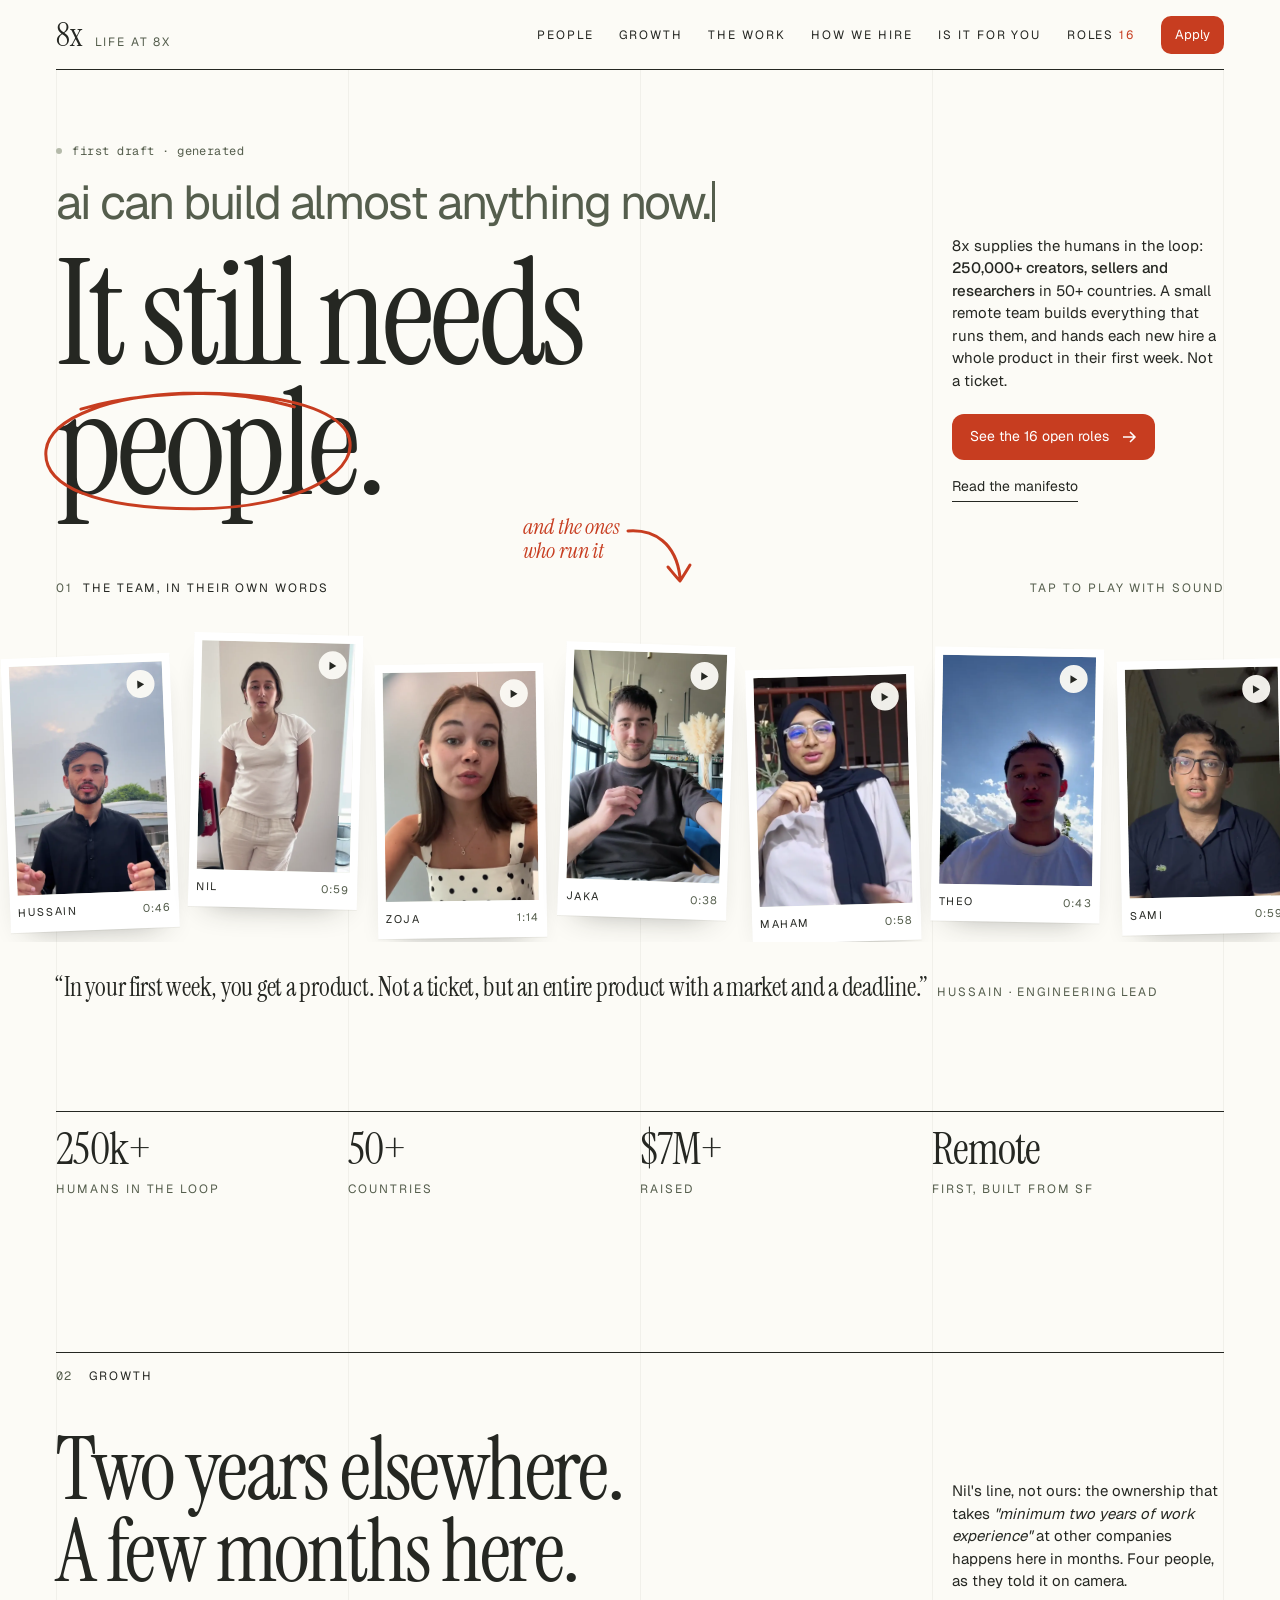
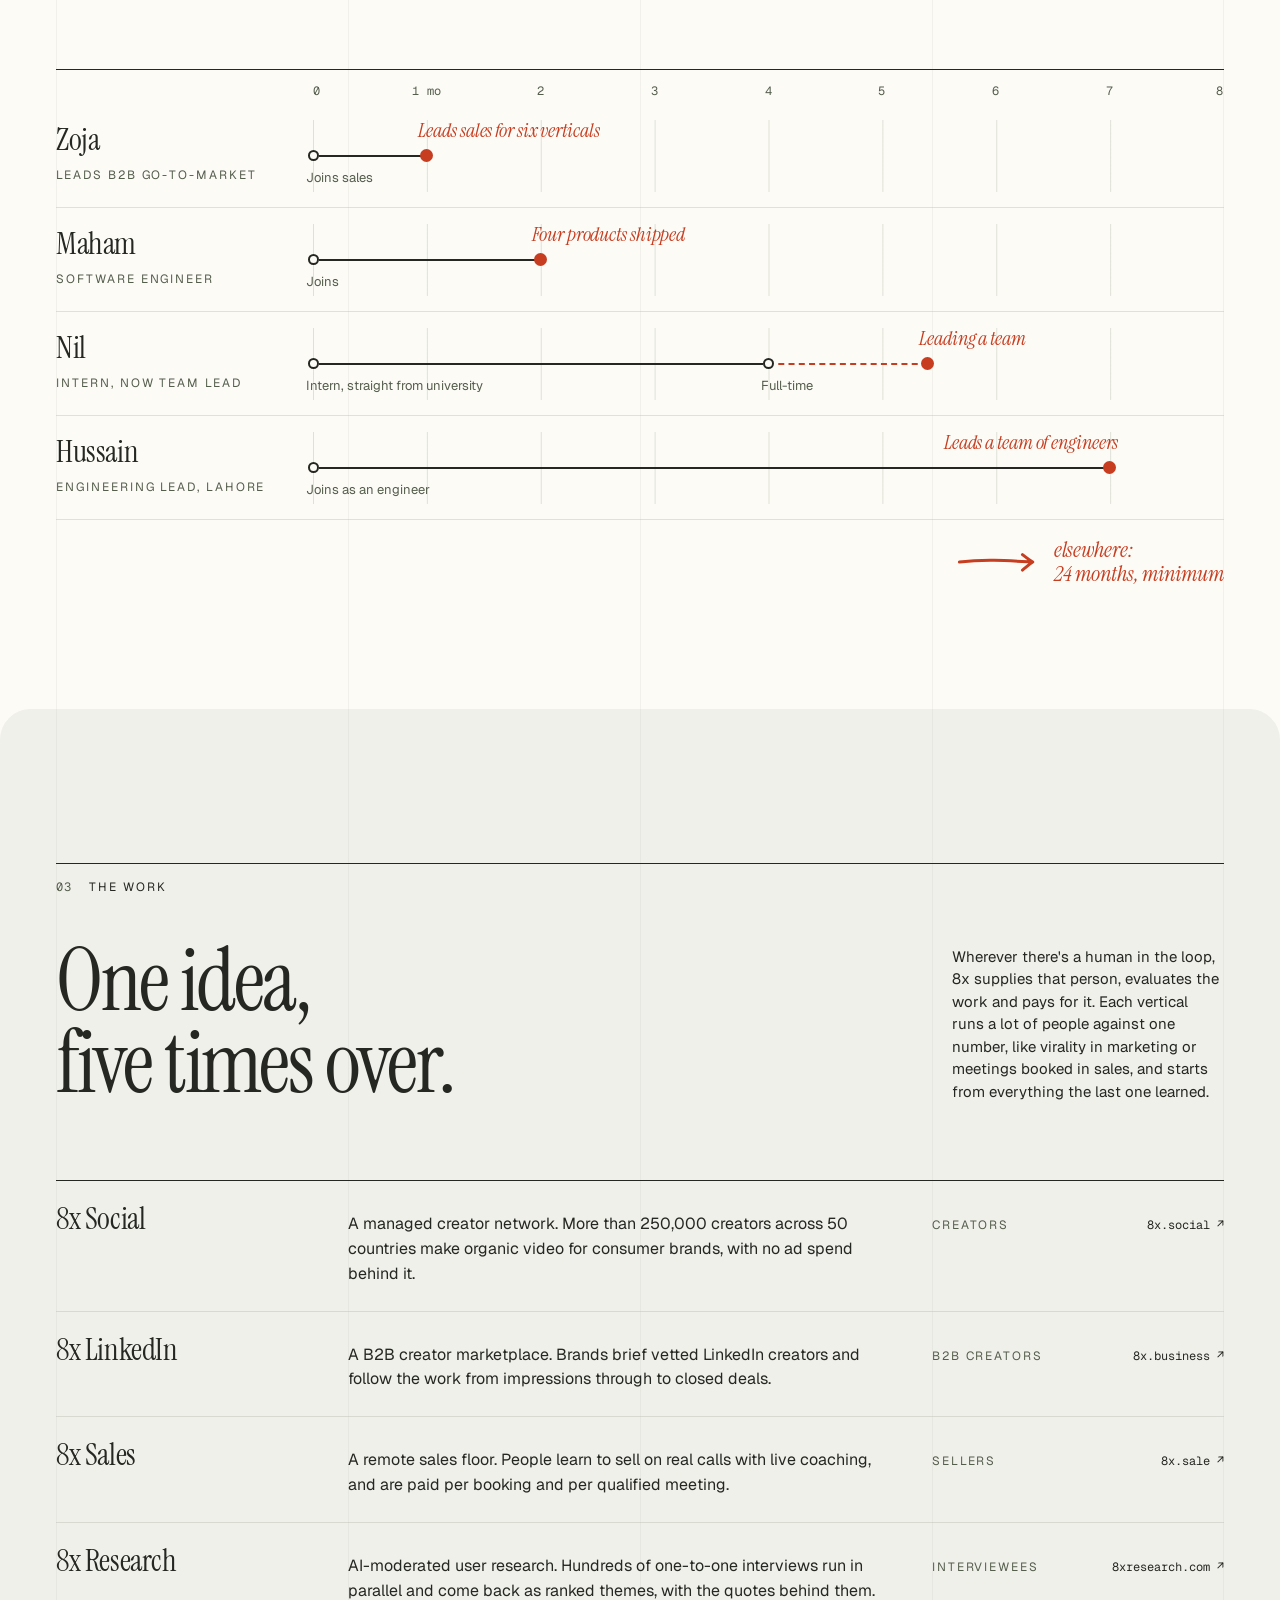
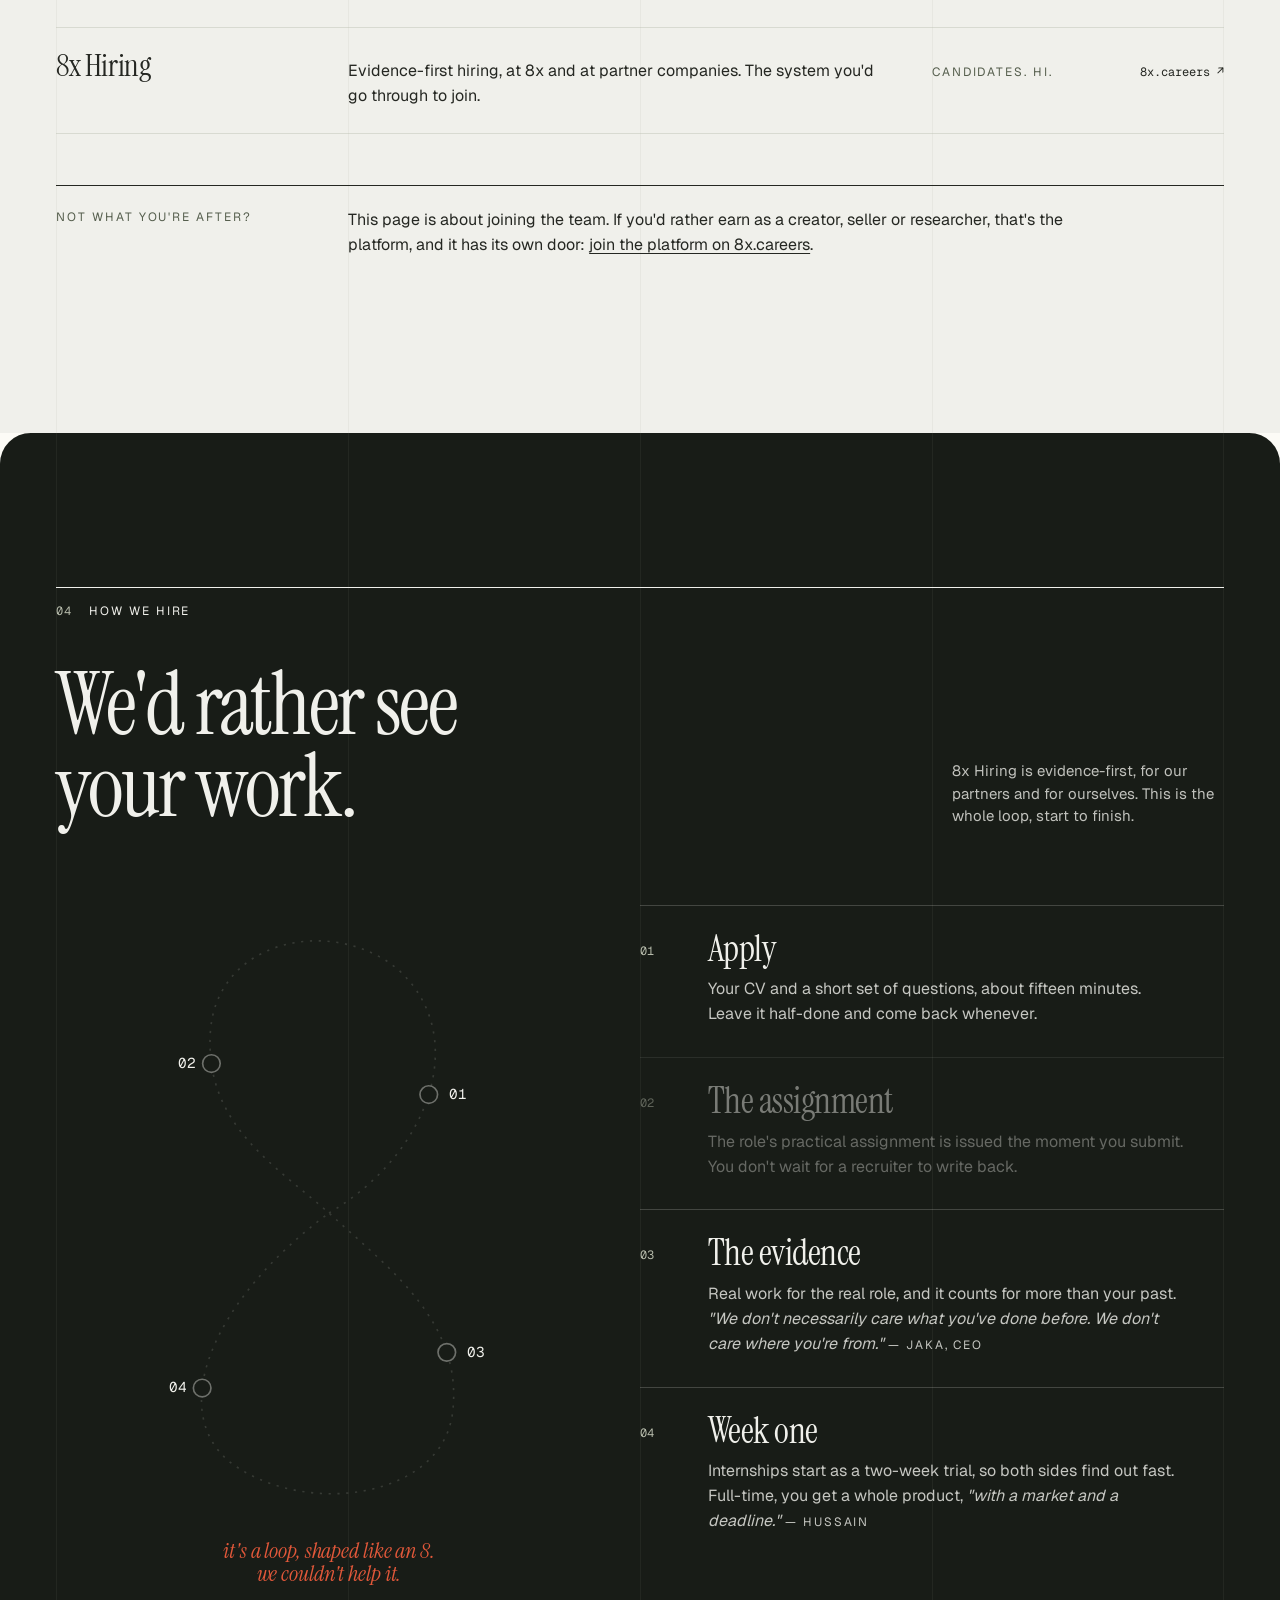
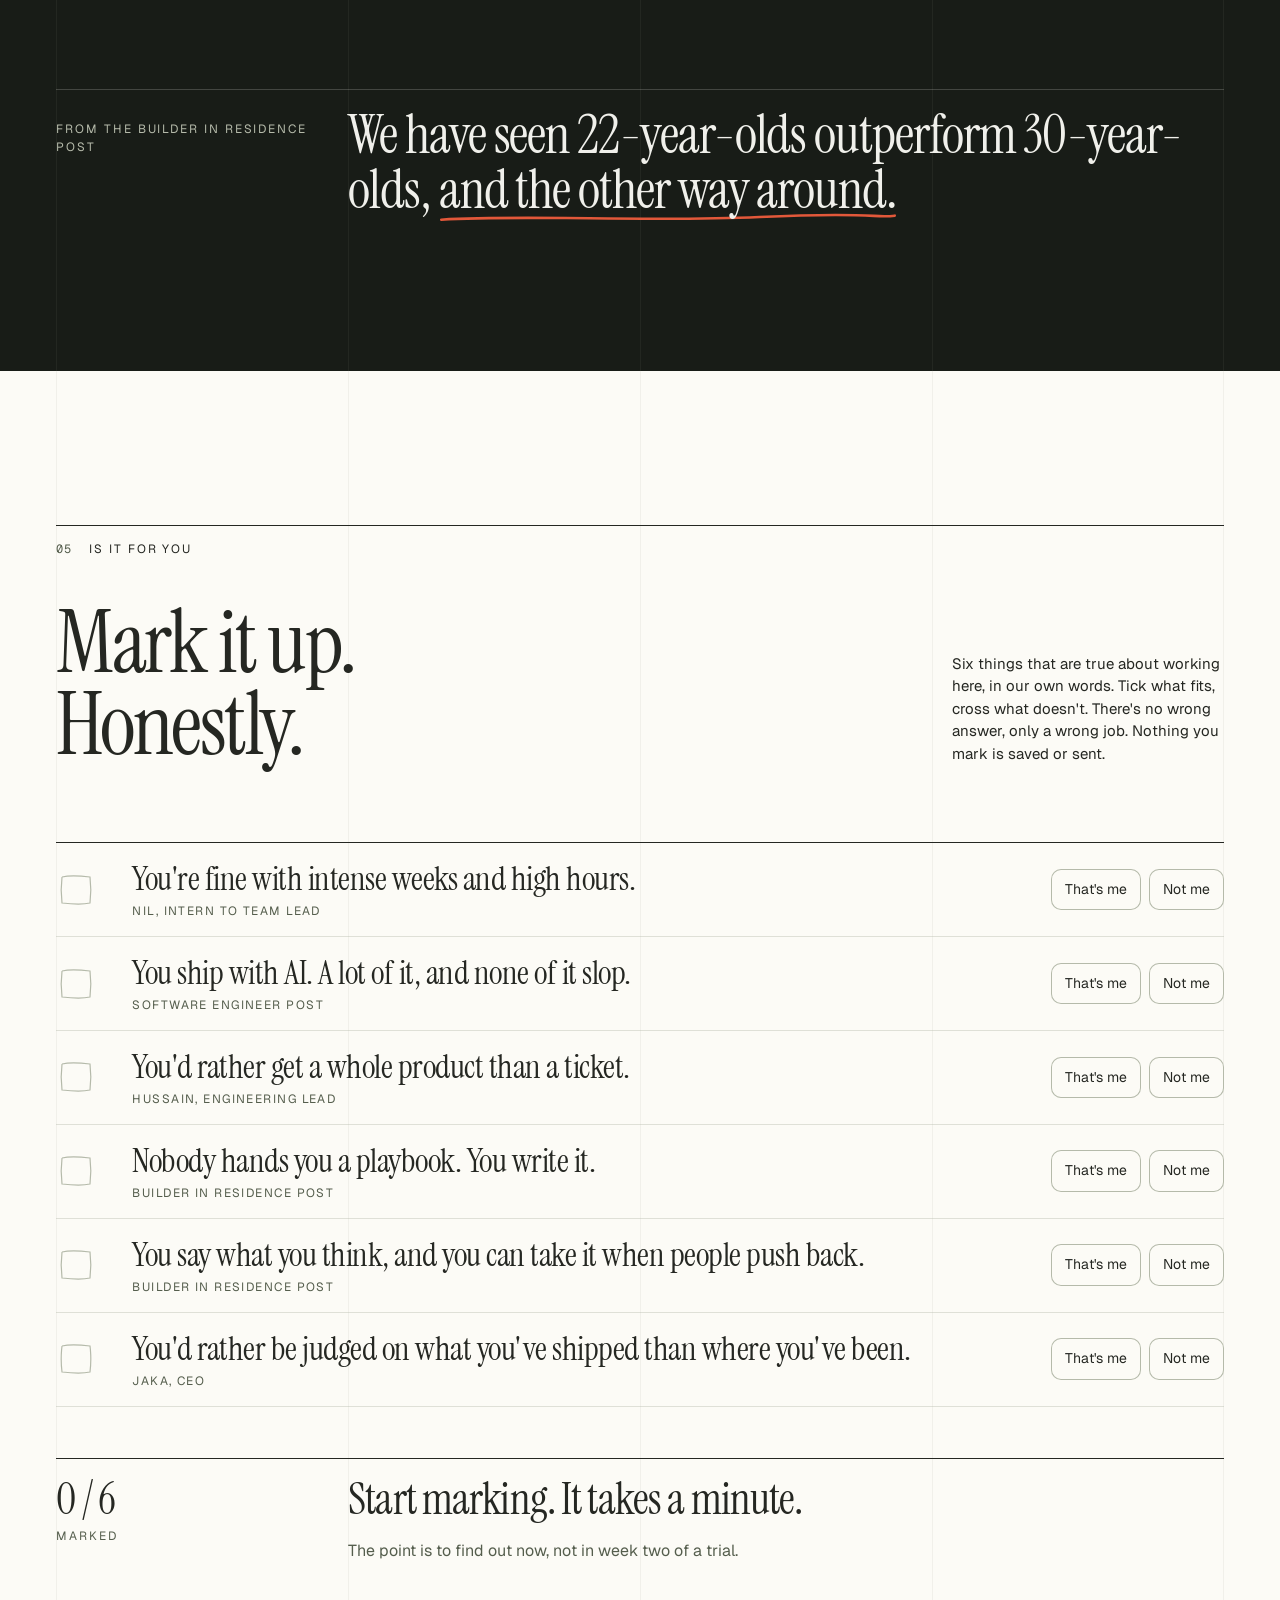
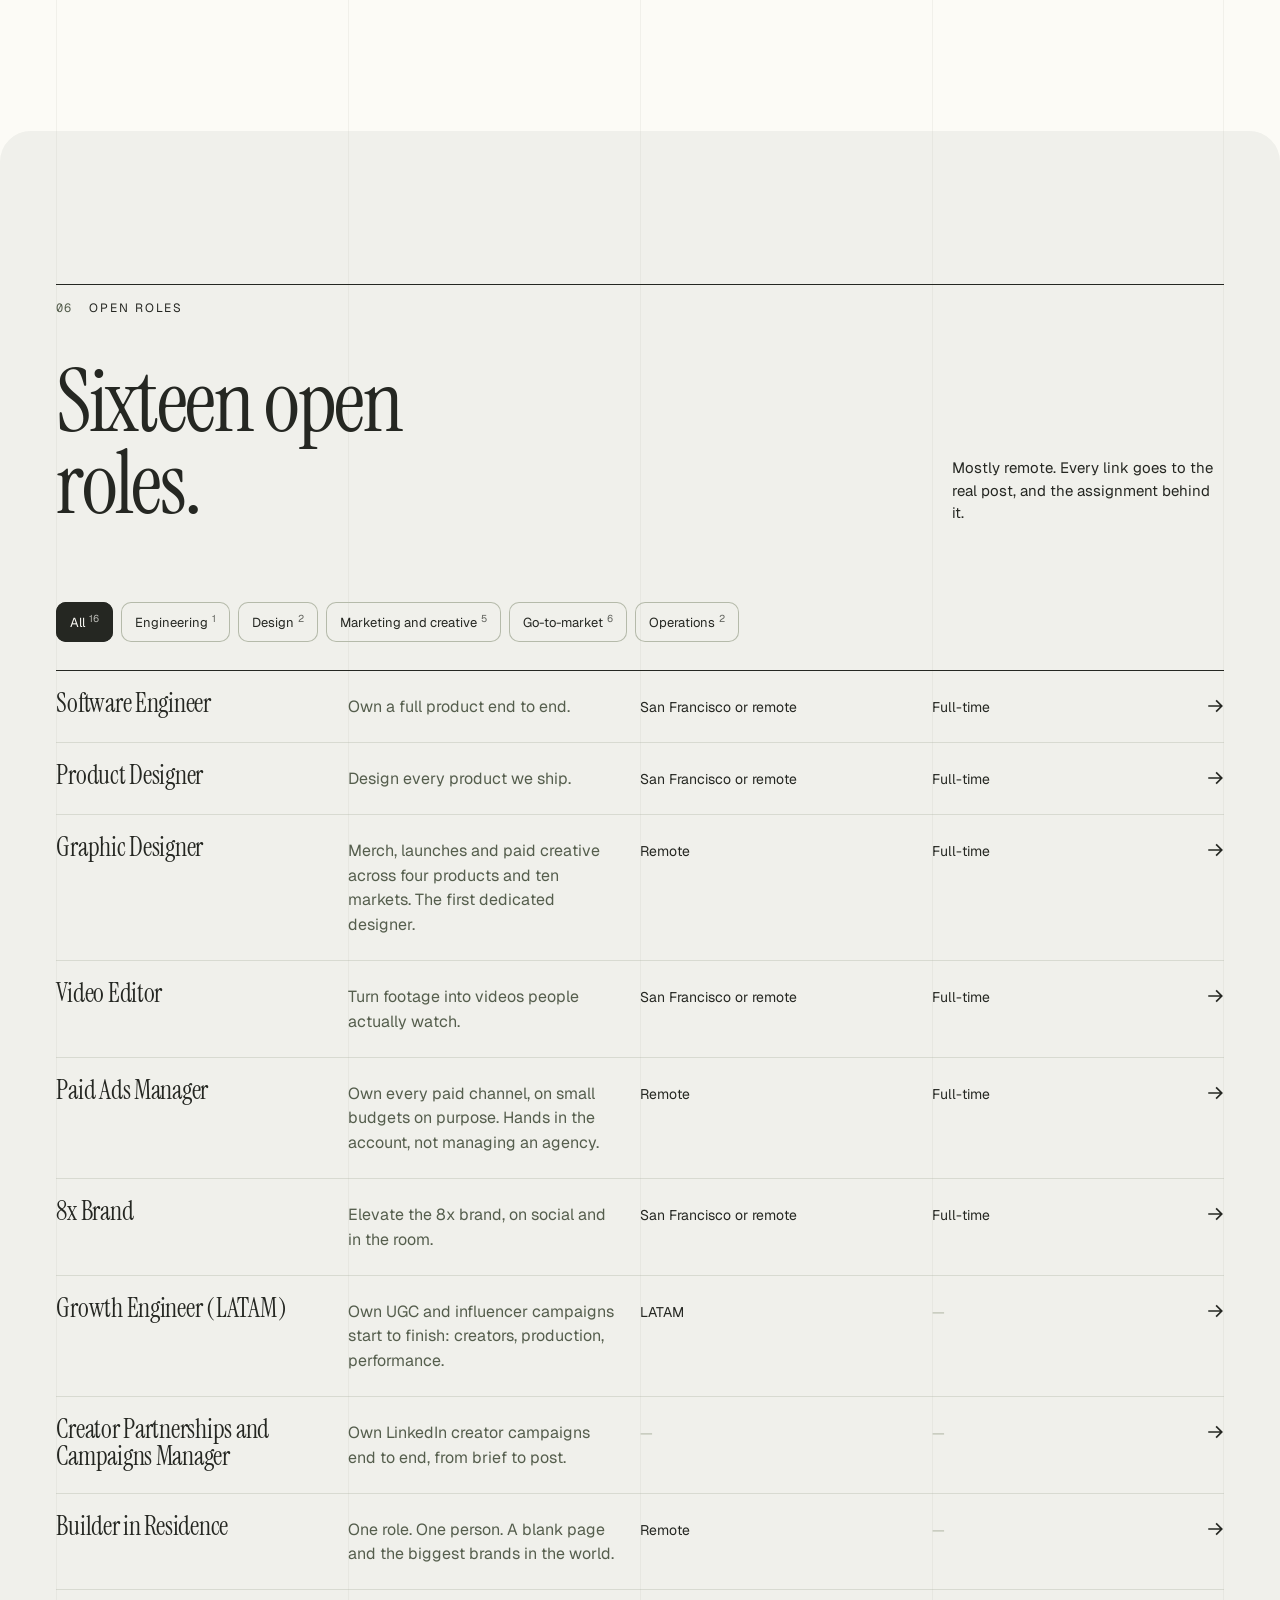
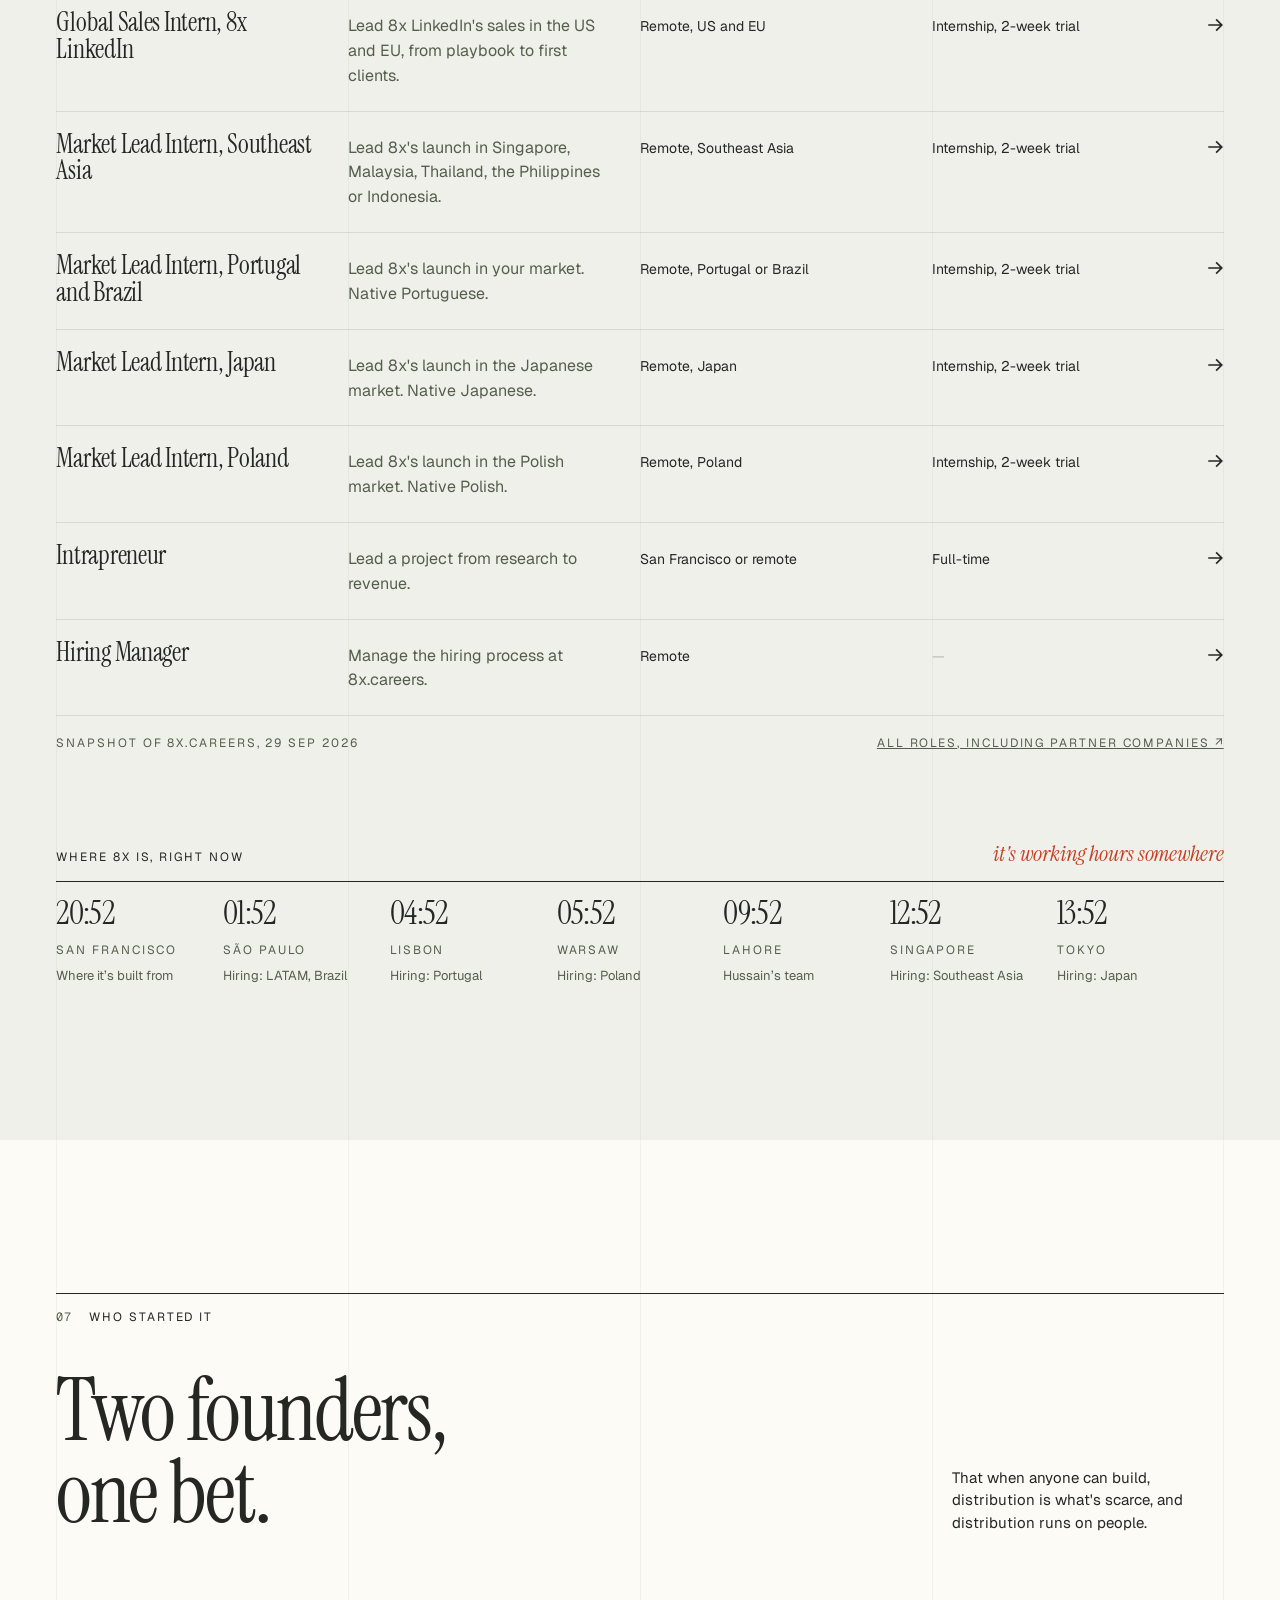
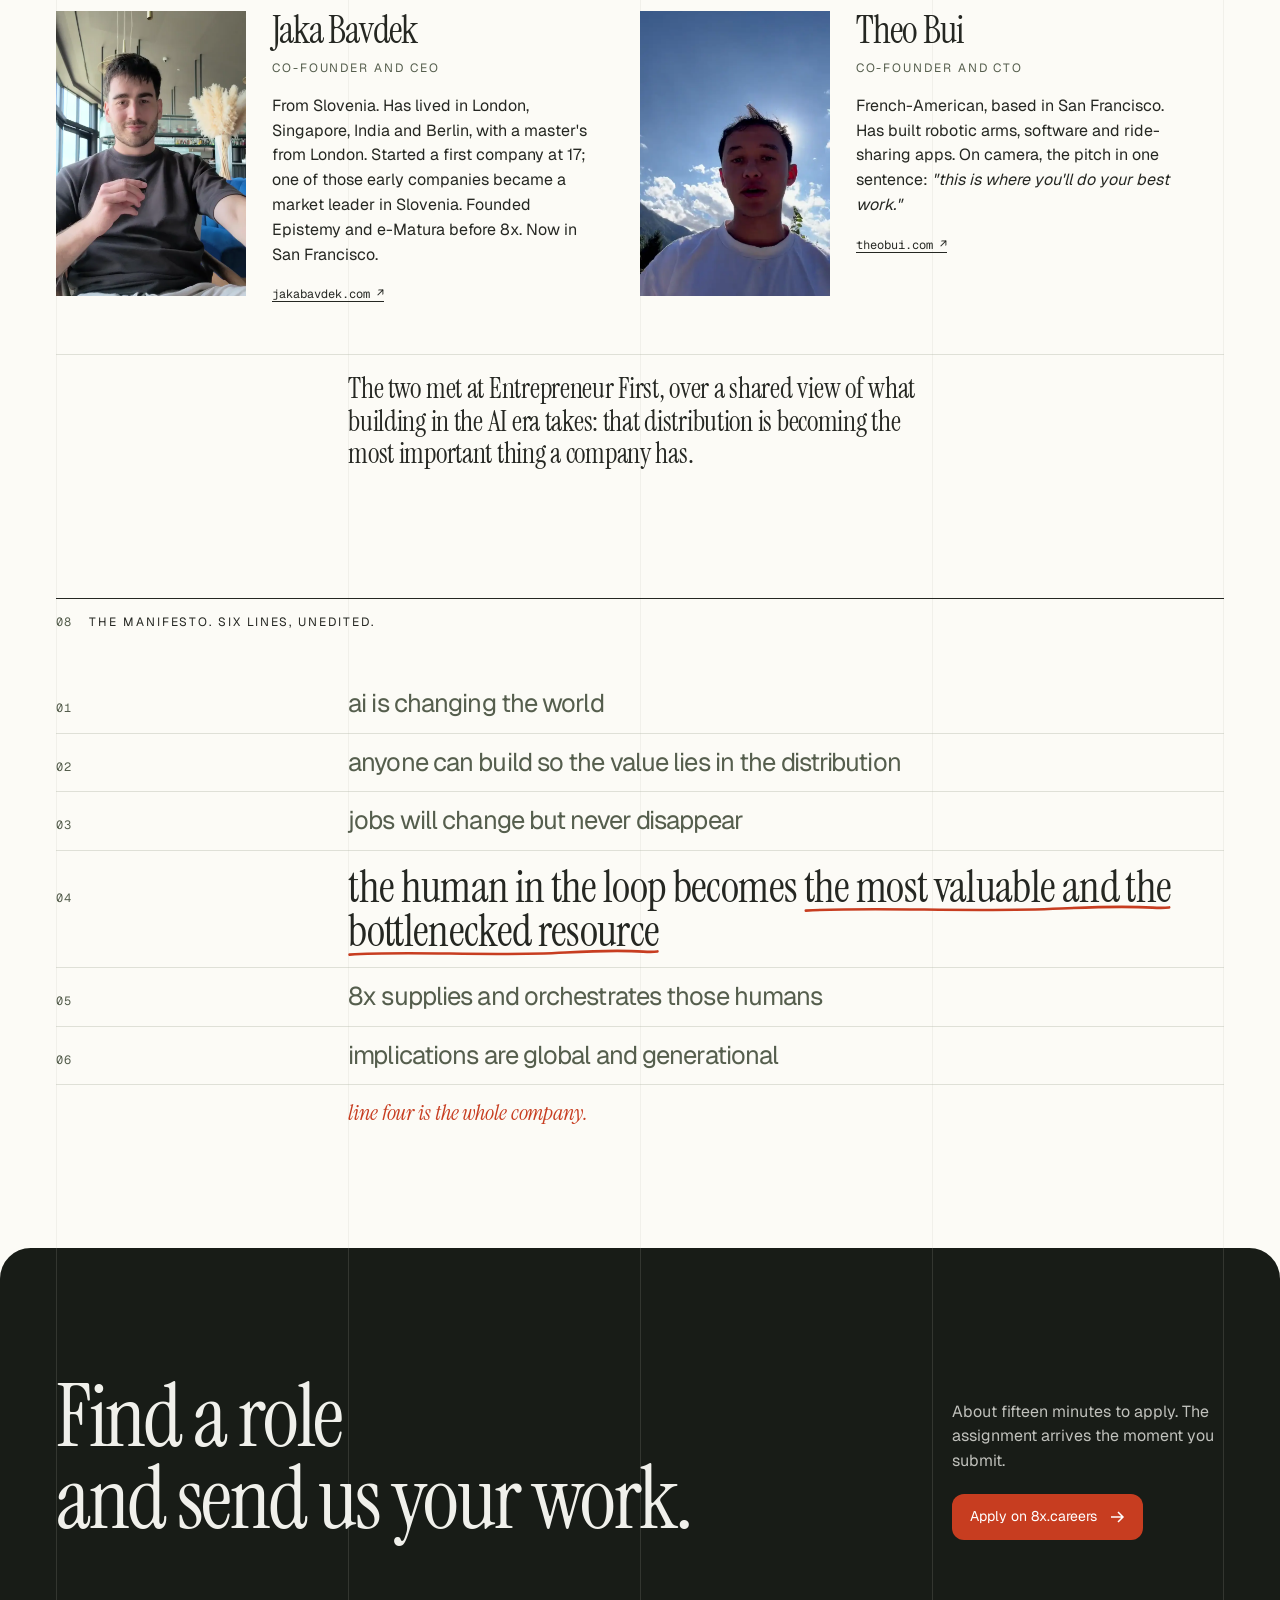
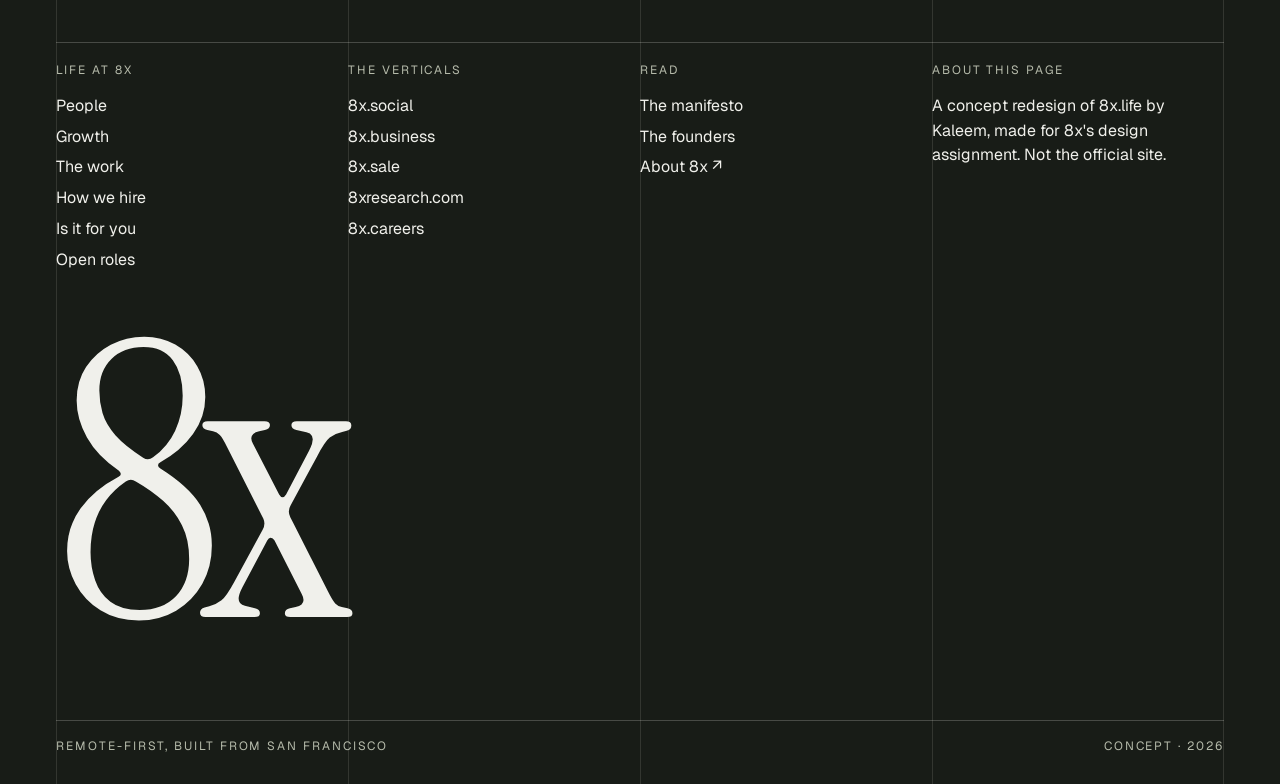
==== commit 6215b64e: "Absolute share-image URL for link previews; live link in README Co-Authored-By: Claude Opus 5.5 <nor" ====
--- a/site/index.html
+++ b/site/index.html
@@ -8,7 +8,9 @@
 <meta property="og:title" content="Life at 8x — it still needs people">
 <meta property="og:description" content="A concept redesign of 8x.life: the team in their own words, how 8x hires, and an honest test of whether it's for you.">
 <meta property="og:type" content="website">
-<meta property="og:image" content="assets/og.png">
+<meta property="og:image" content="https://8xbykaleem.vercel.app/assets/og.png">
+<meta property="og:url" content="https://8xbykaleem.vercel.app/">
+<meta name="twitter:image" content="https://8xbykaleem.vercel.app/assets/og.png">
 <meta name="twitter:card" content="summary_large_image">
 <meta name="theme-color" content="#FCFBF6">
 <link rel="icon" href="assets/favicon.svg" type="image/svg+xml">
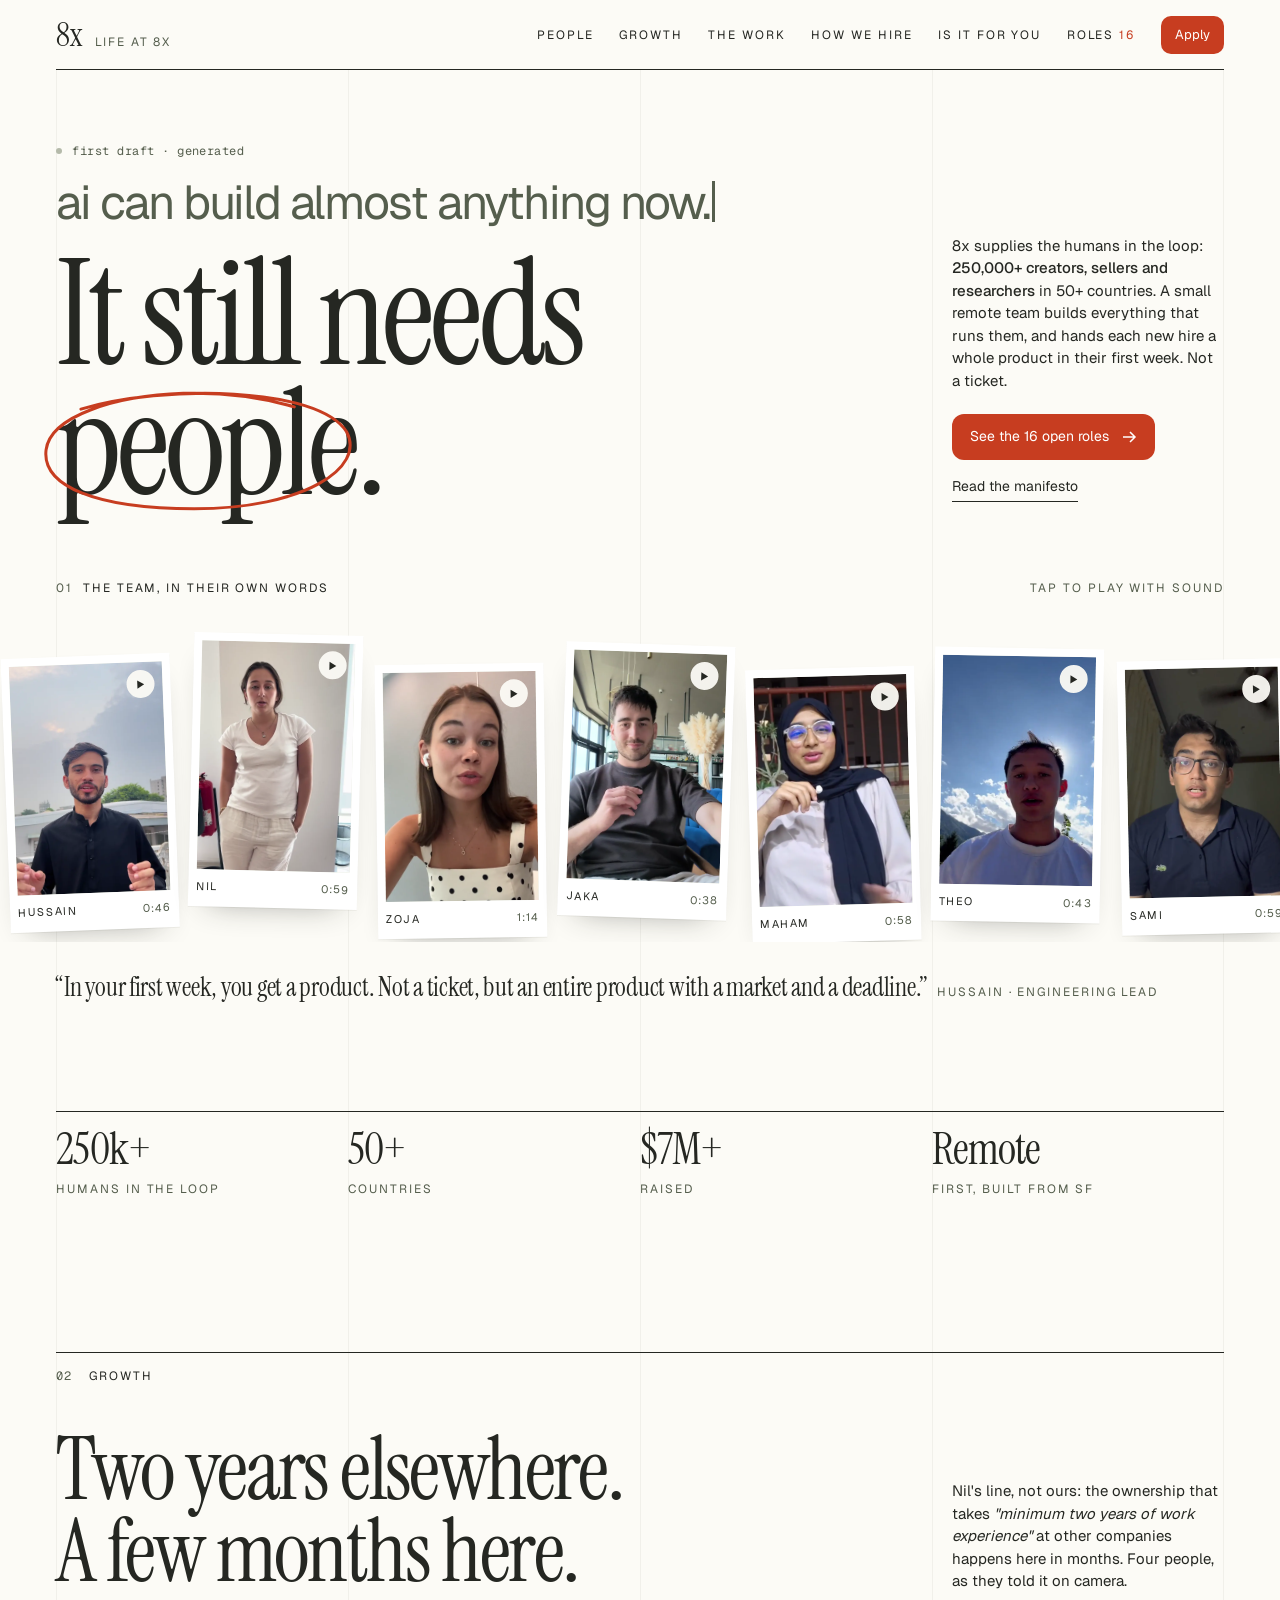
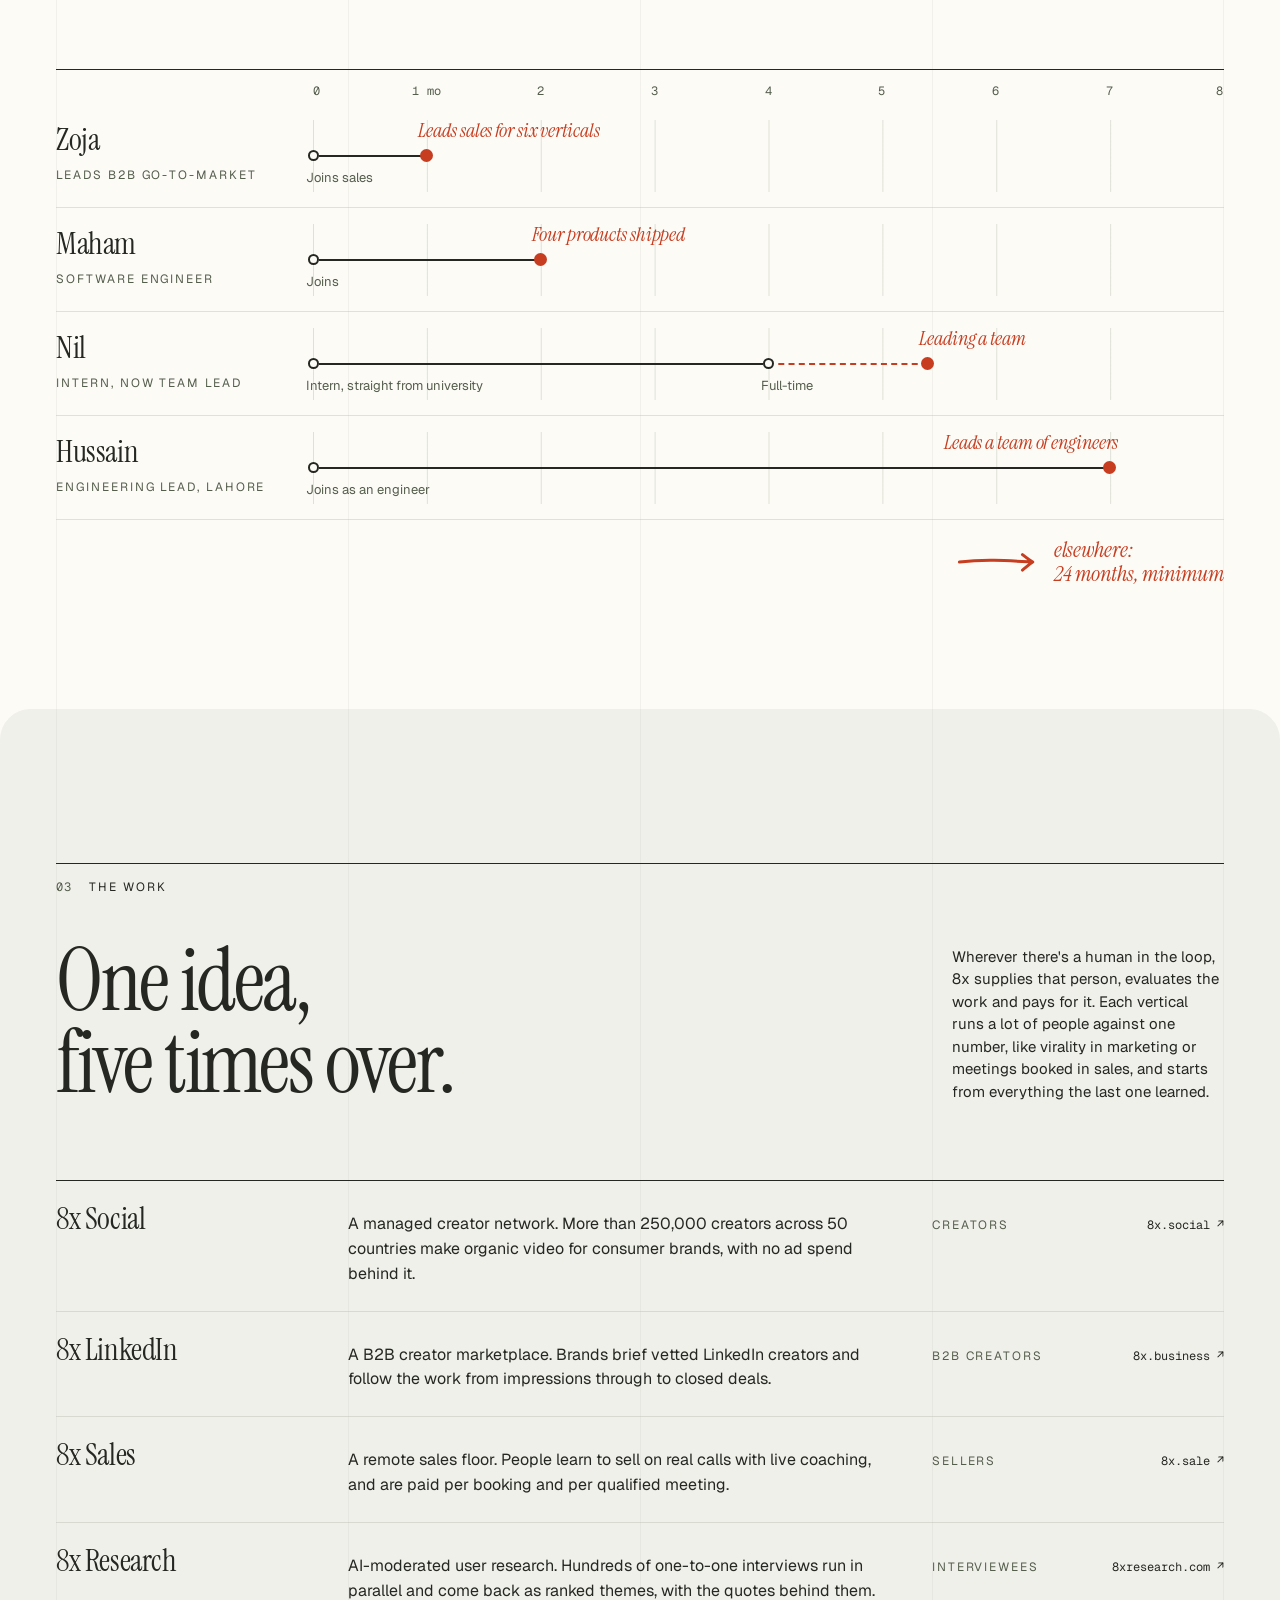
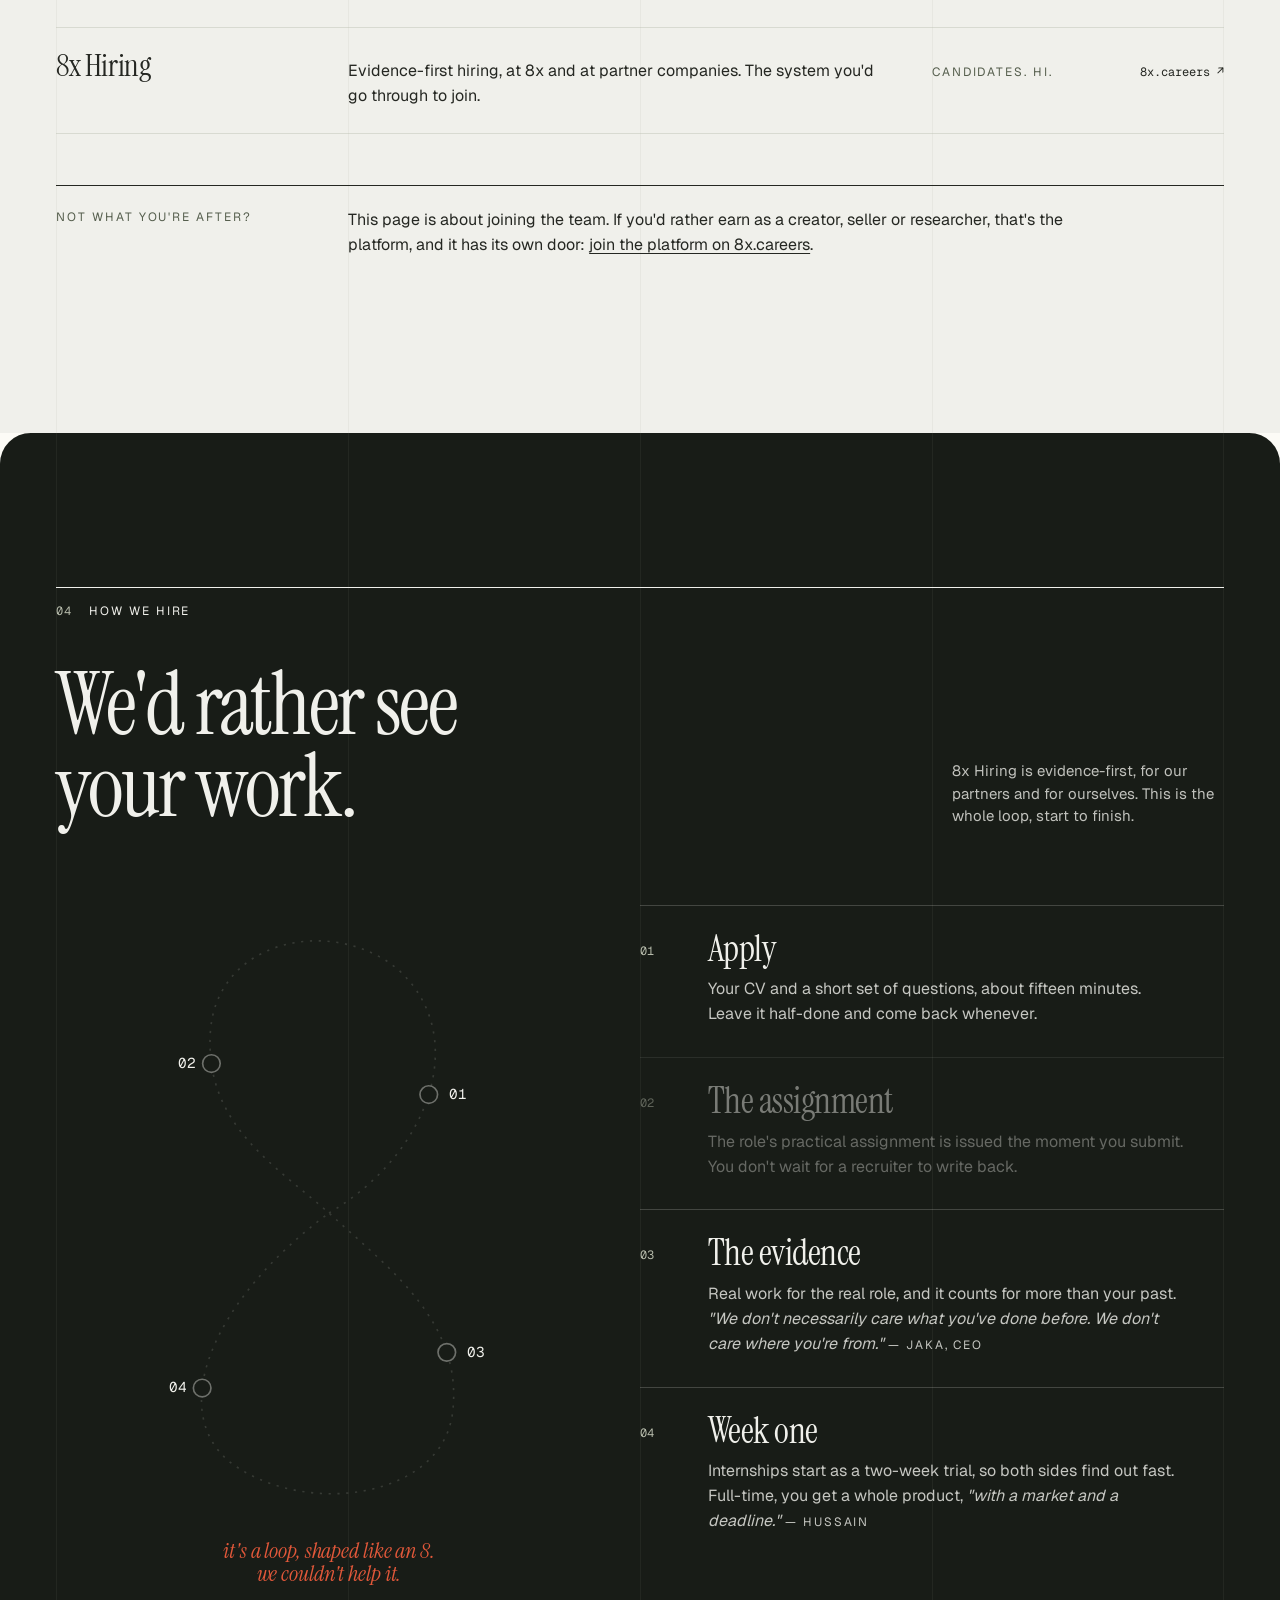
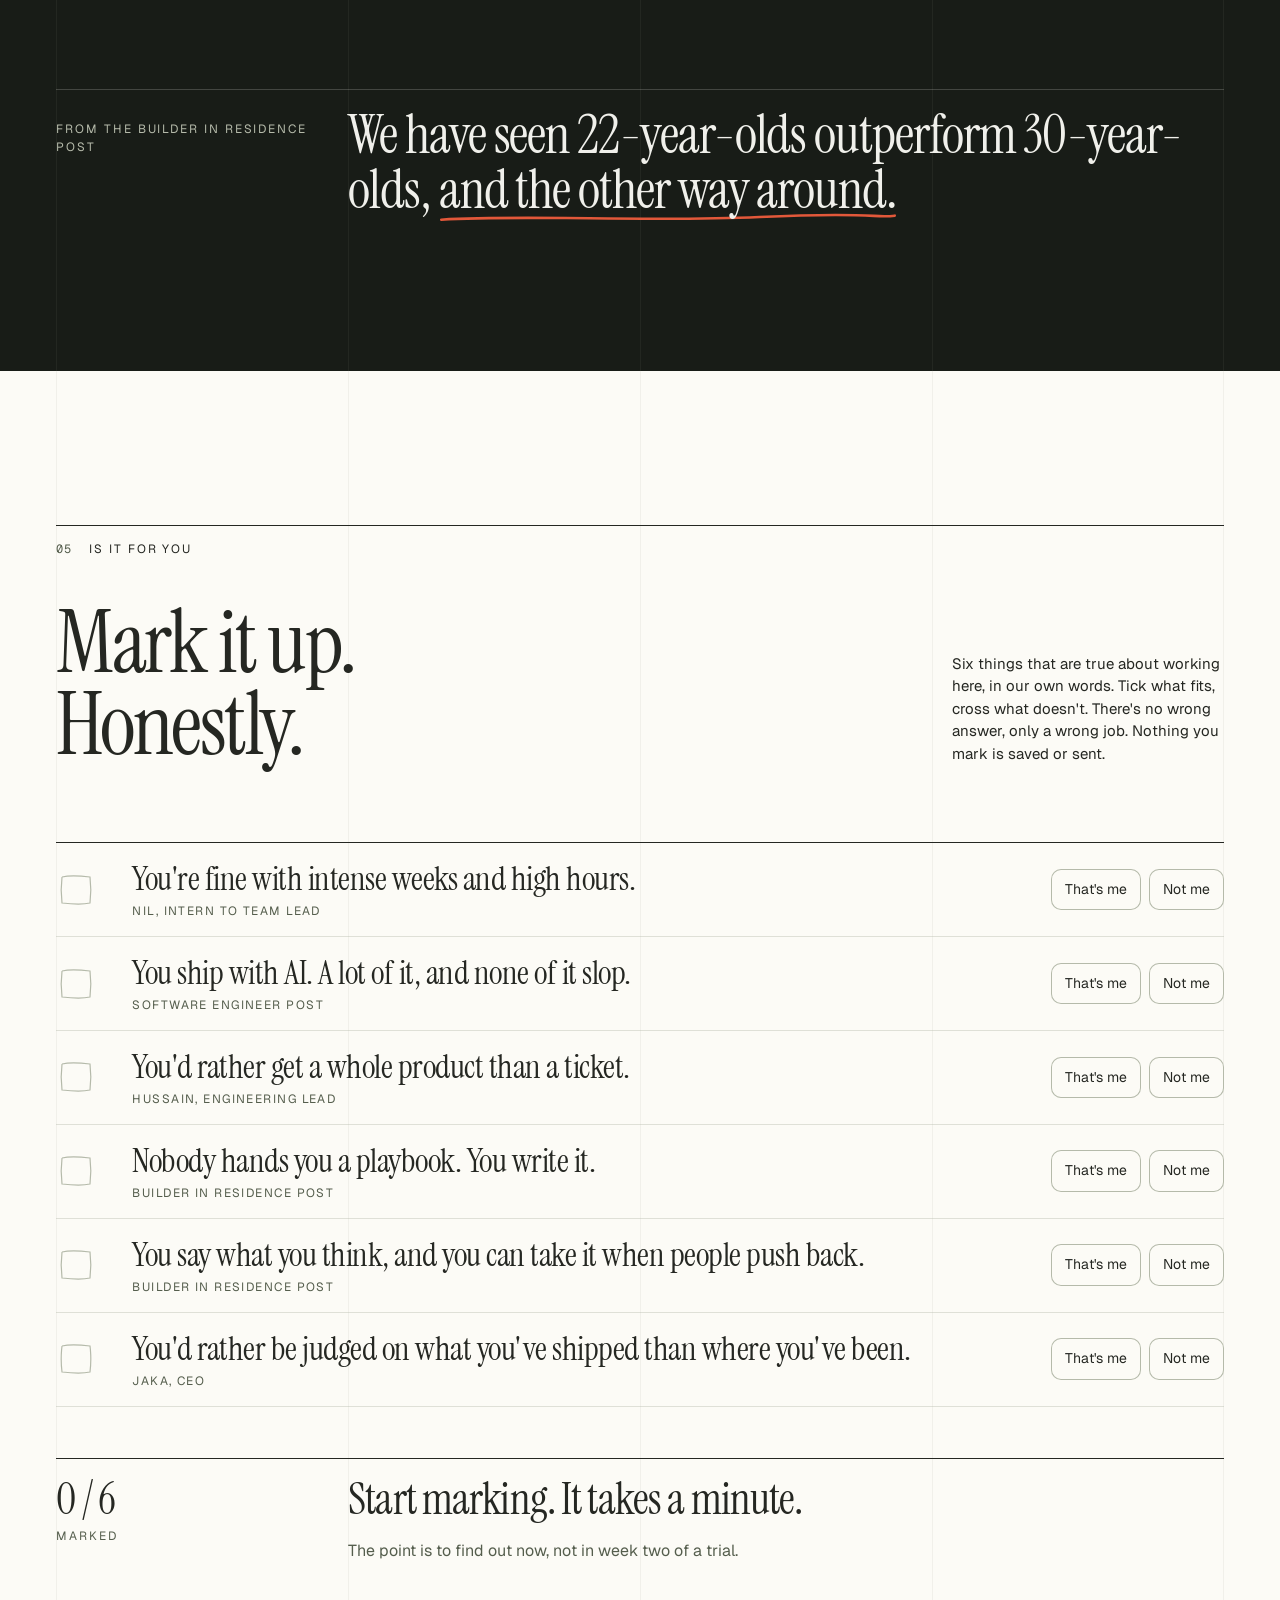
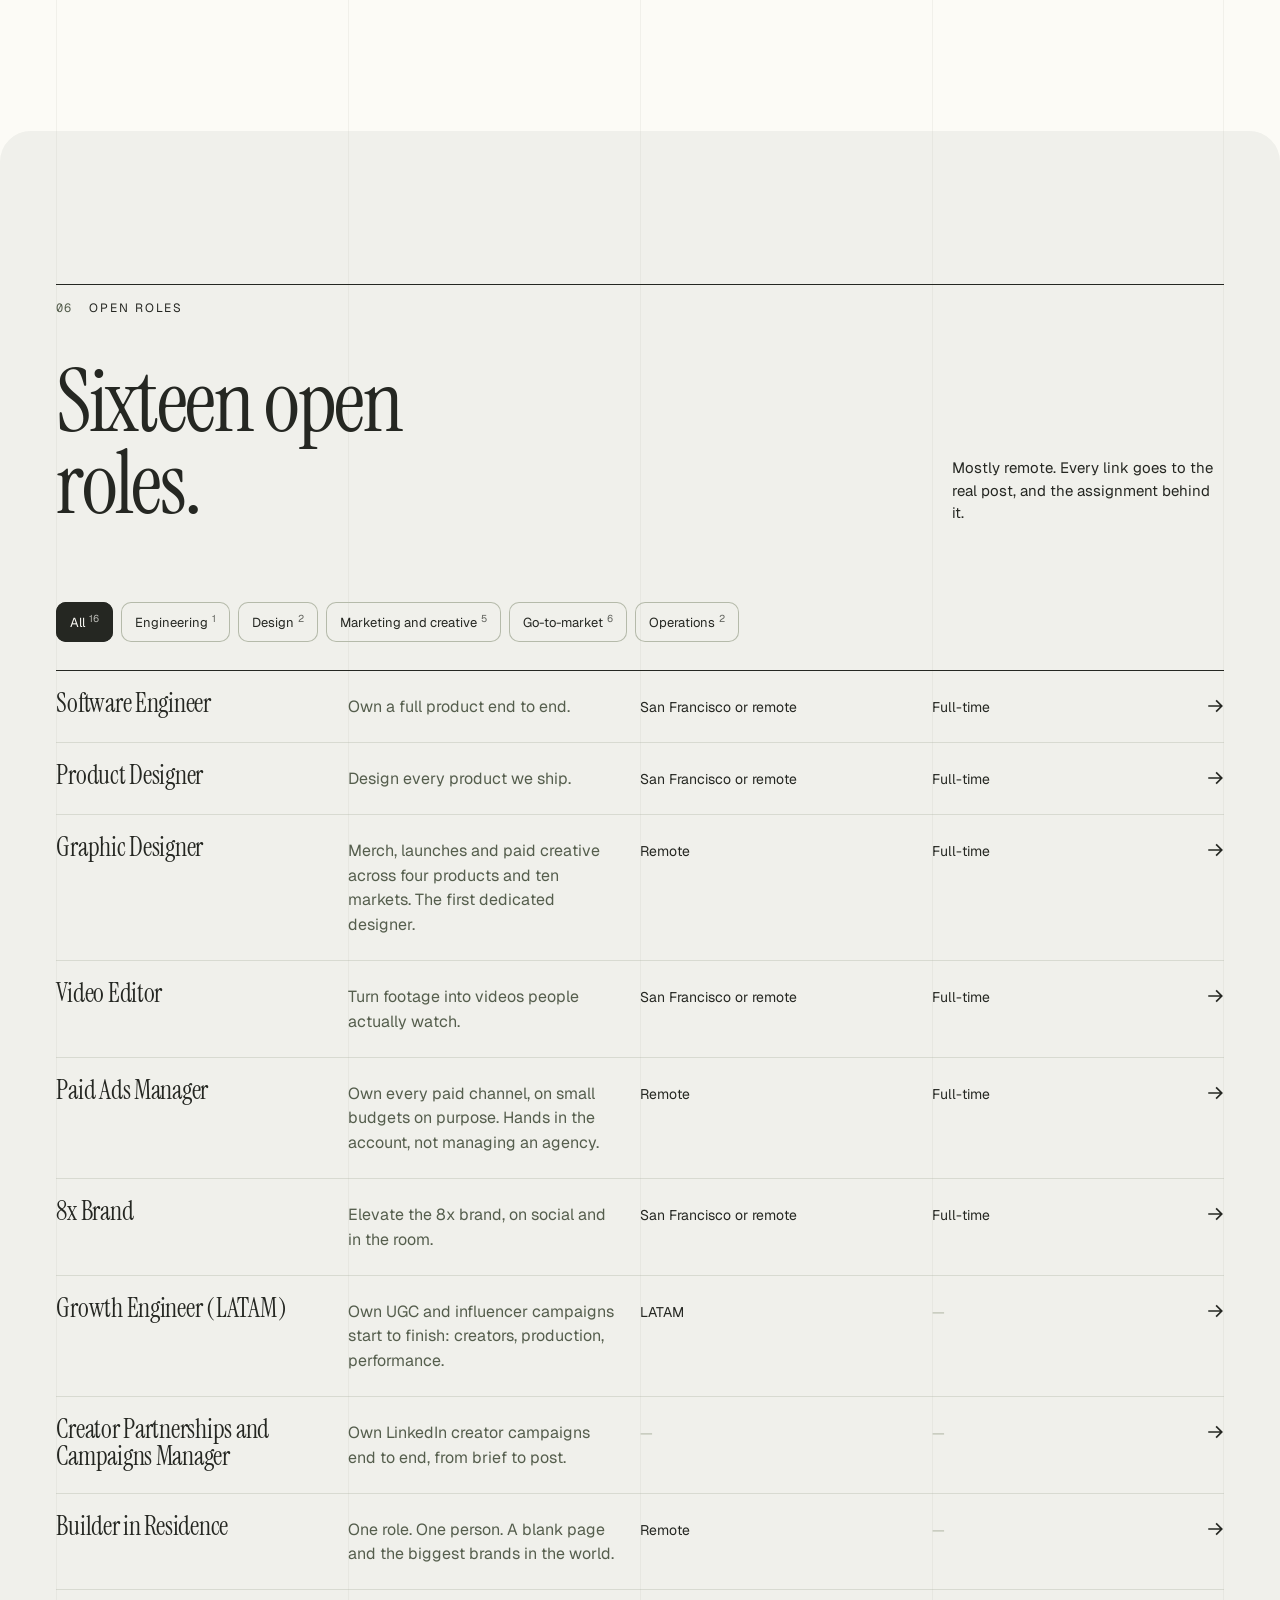
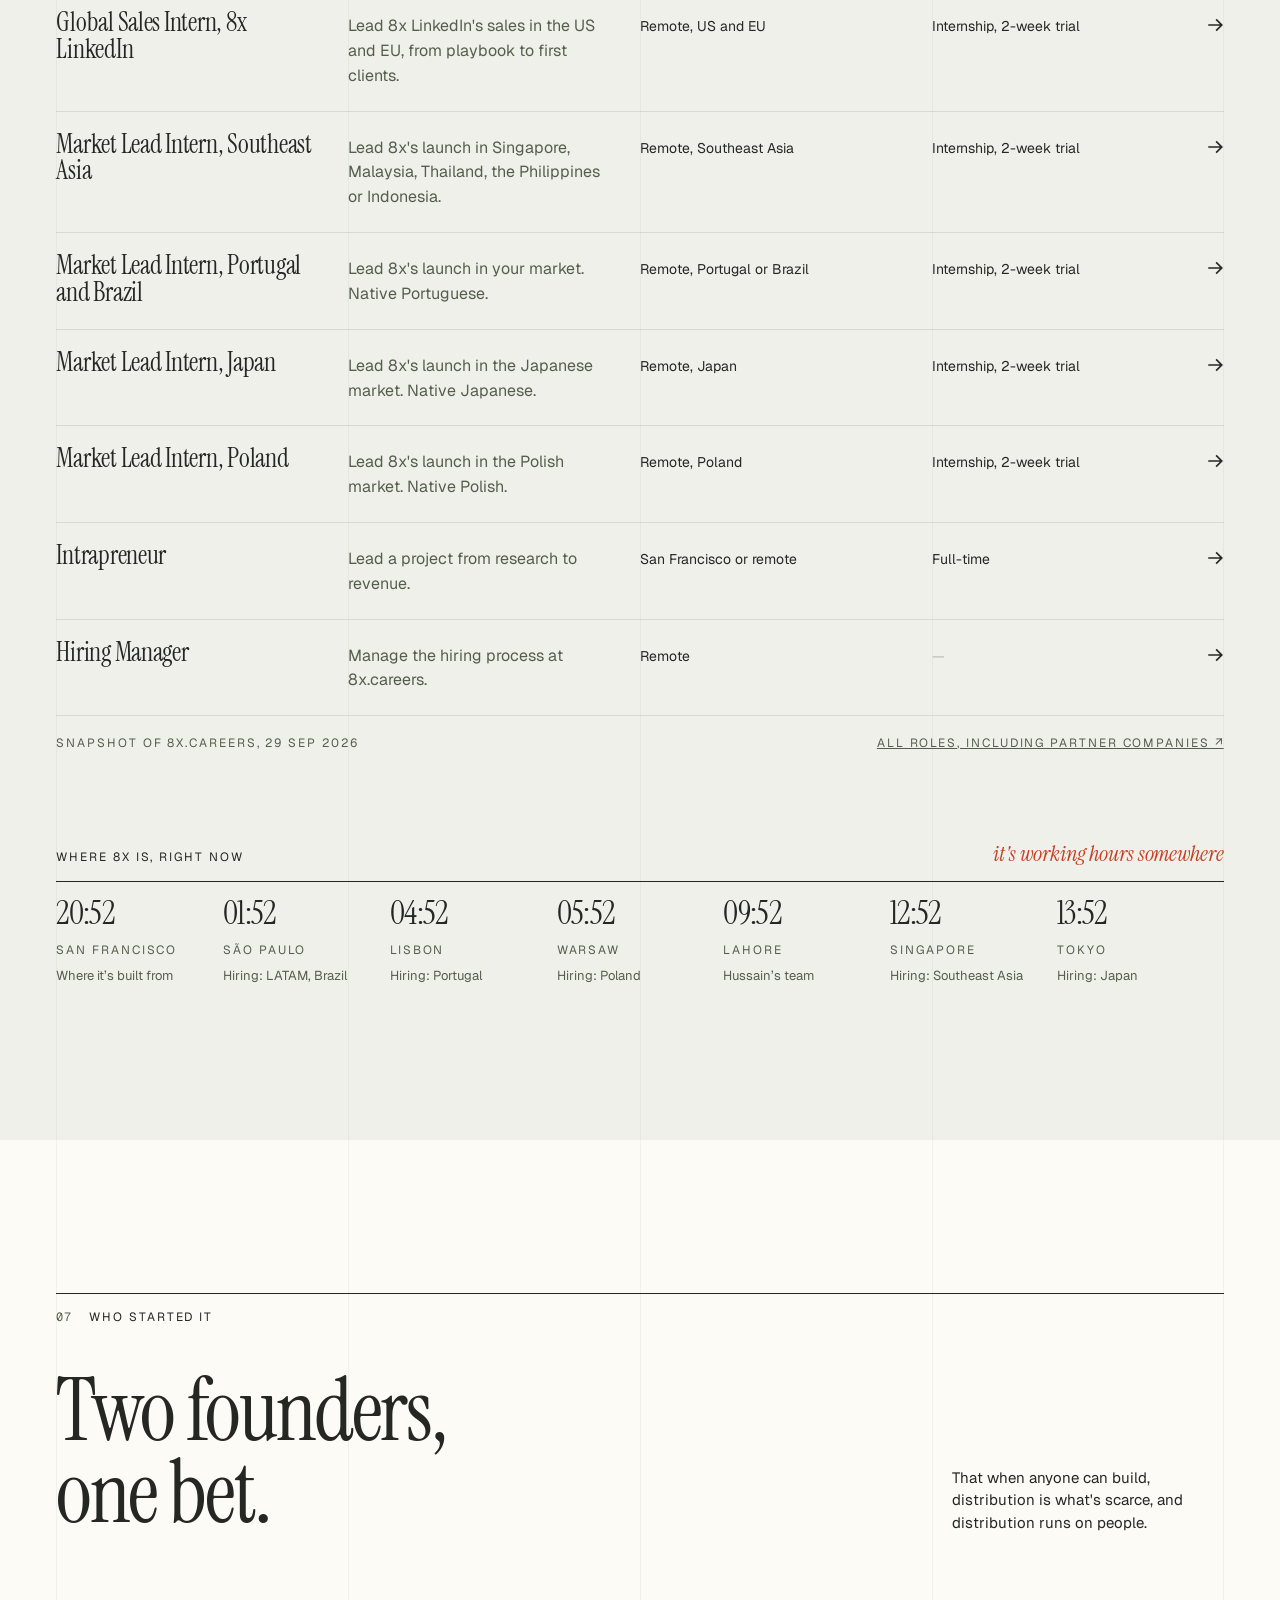
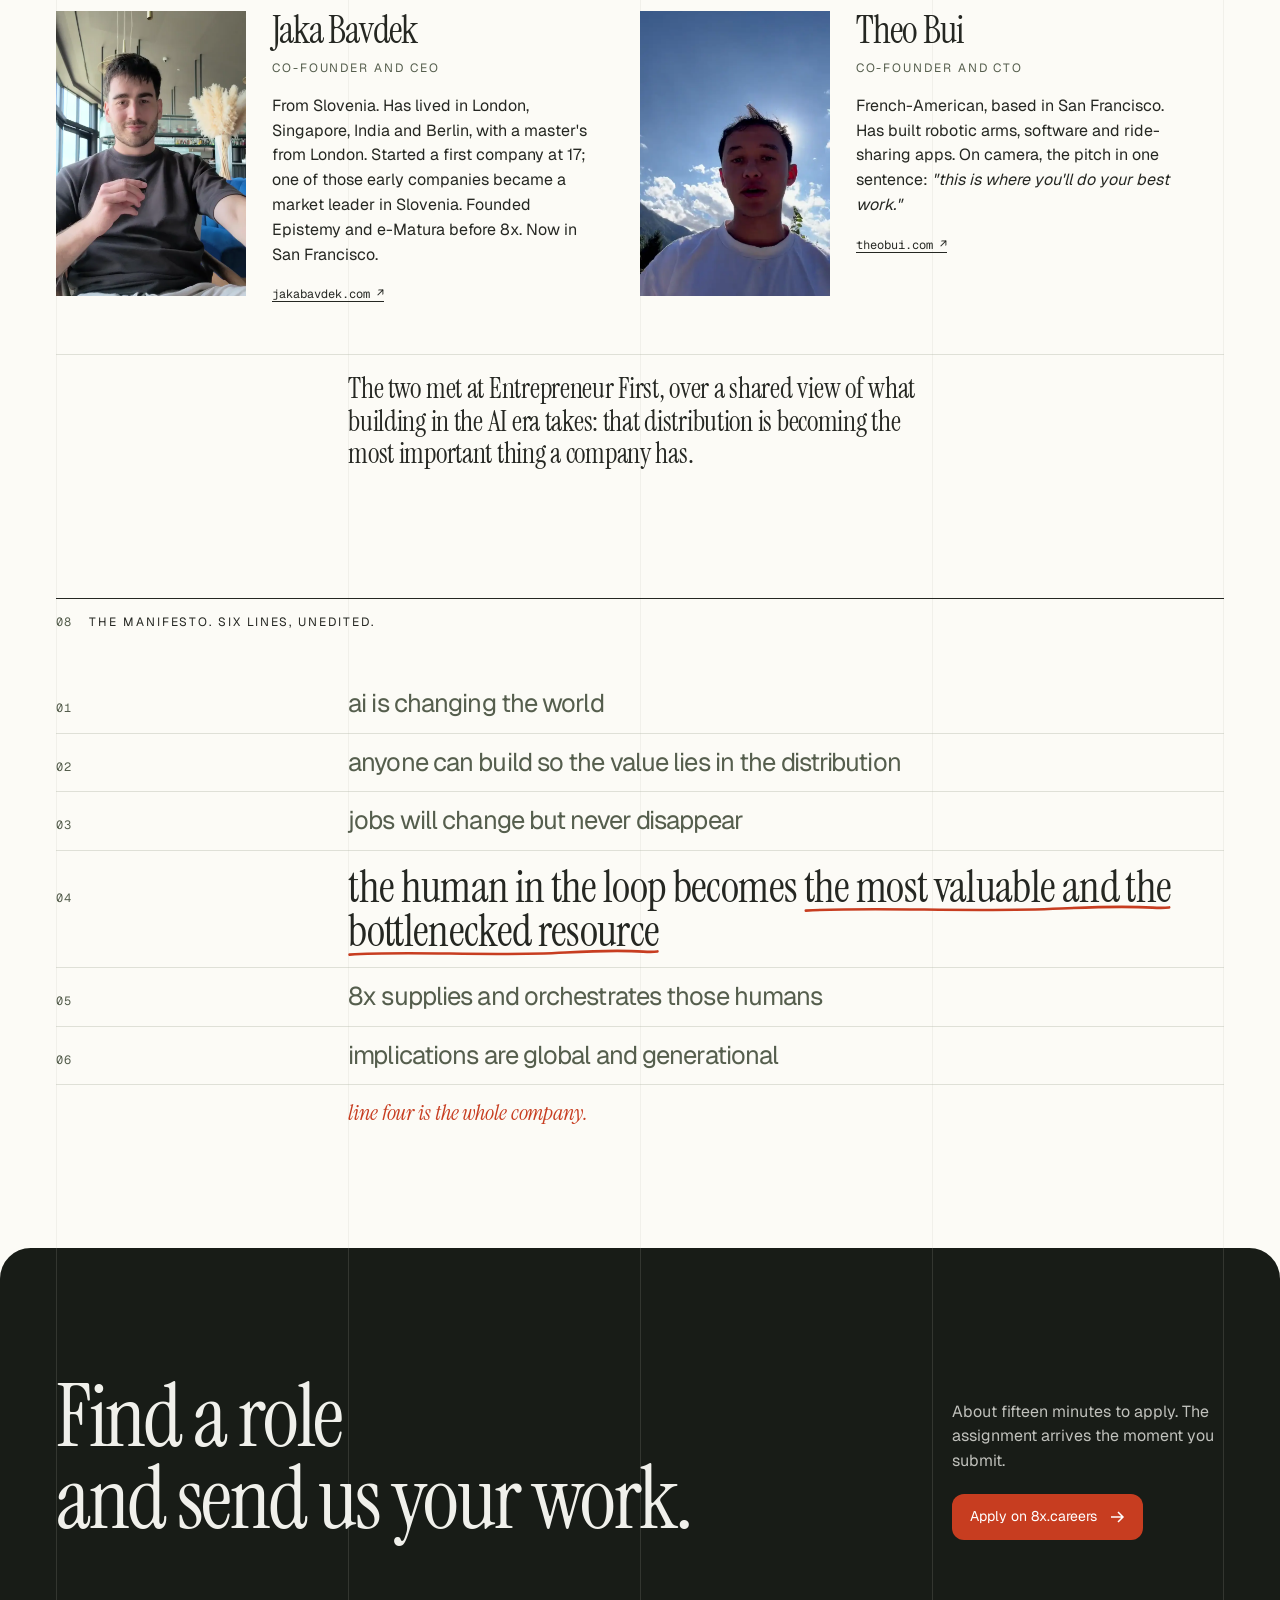
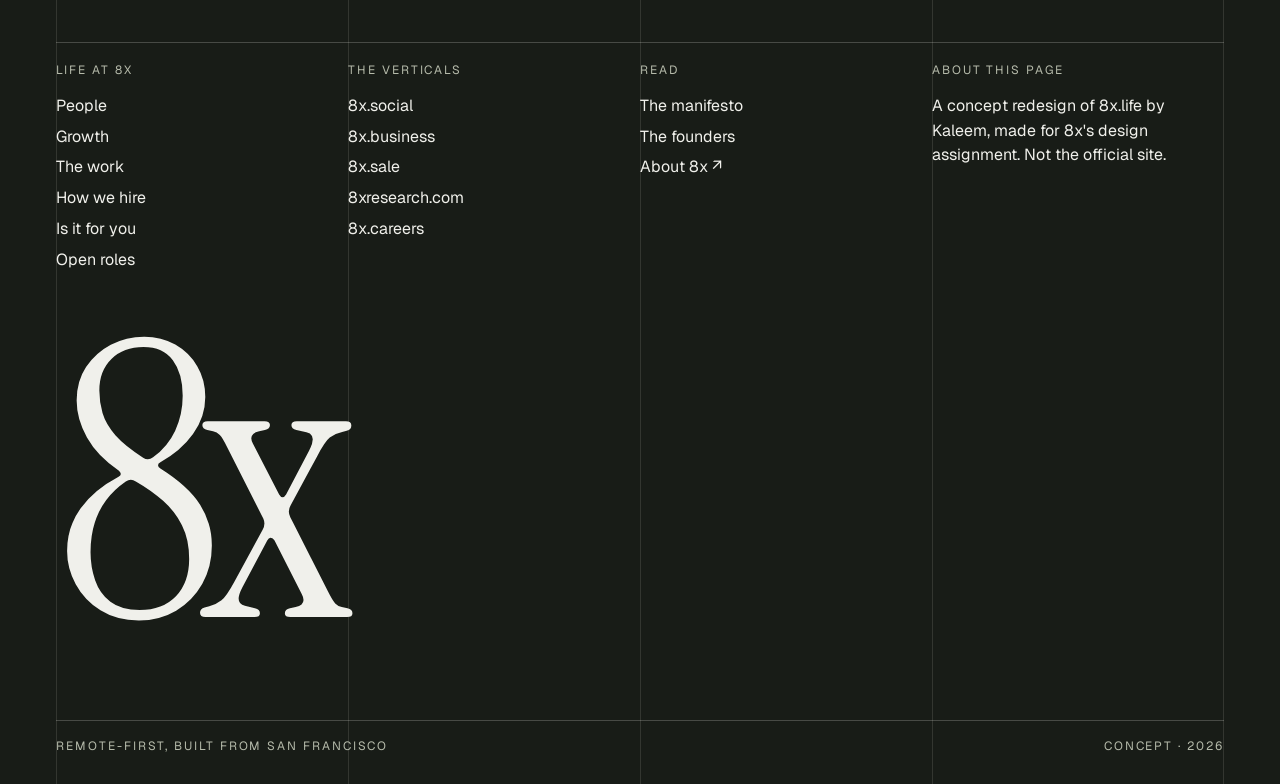
==== commit 68a1cd85: "Add Vercel Web Analytics and engagement events Page views via the insights script; custom events for" ====
--- a/site/index.html
+++ b/site/index.html
@@ -18,6 +18,8 @@
 <link rel="preconnect" href="https://fonts.gstatic.com" crossorigin>
 <link href="https://fonts.googleapis.com/css2?family=Geist:wght@400;500&family=Geist+Mono&family=Instrument+Serif:ital@0;1&display=swap" rel="stylesheet">
 <link rel="stylesheet" href="styles.css">
+<script>window.va = window.va || function () { (window.vaq = window.vaq || []).push(arguments); };</script>
+<script defer src="/_vercel/insights/script.js"></script>
 </head>
 <body>
 
